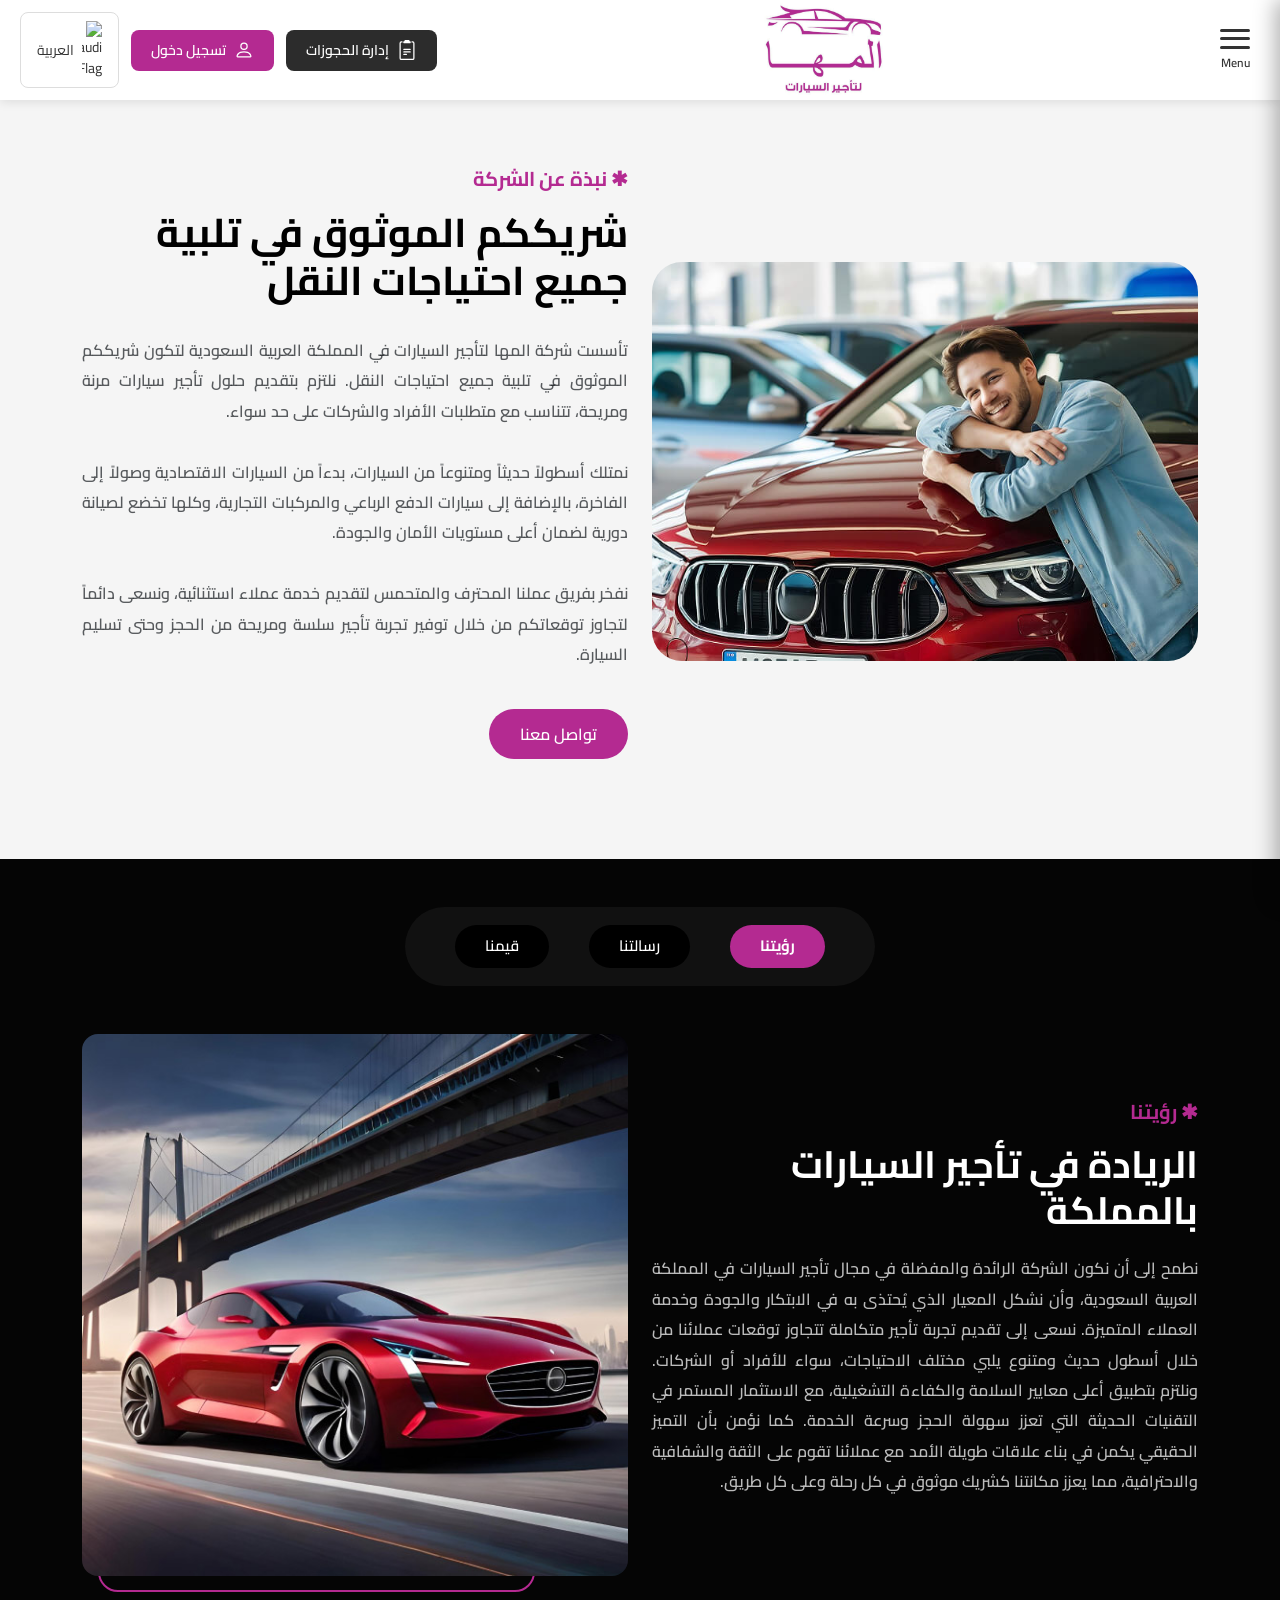
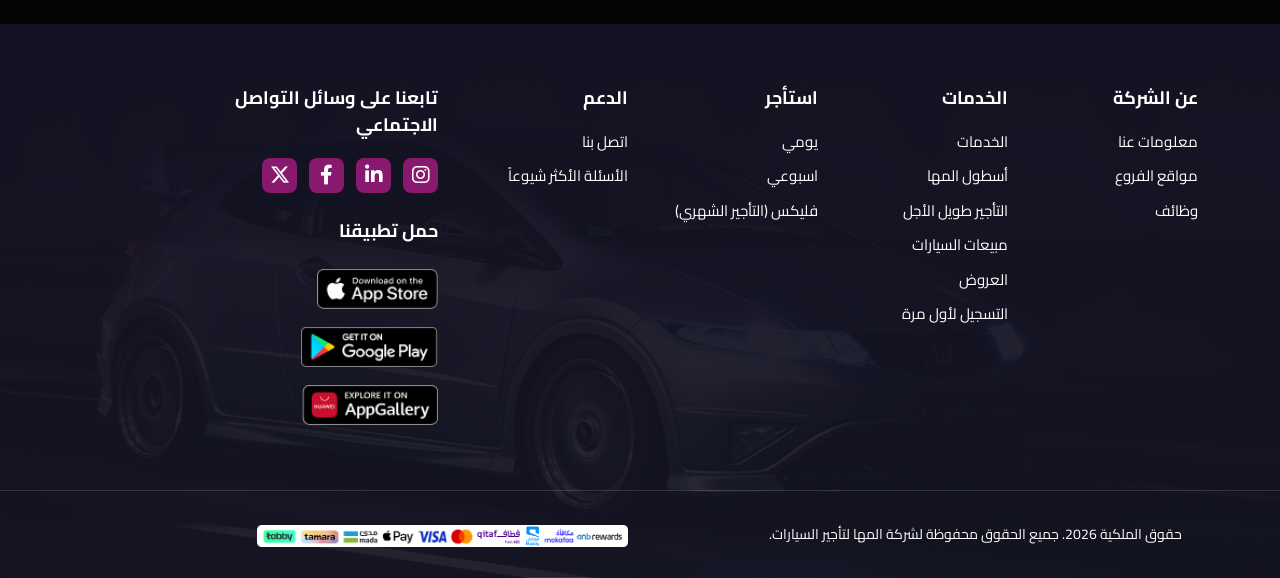
==== about-us.html @ 7f806b3a "first commit" ====
<!DOCTYPE html>
<html lang="ar" dir="rtl">

<head>
    <meta charset="UTF-8">
    <meta name="viewport" content="width=device-width, initial-scale=1.0">
    <title>Document</title>
    <link rel="stylesheet" href="css/all.min.css">
    <link rel="stylesheet" href="css/bootstrap.min.css">
    <link rel="stylesheet" href="https://cdn.jsdelivr.net/npm/swiper@11/swiper-bundle.min.css" />
    <link rel="stylesheet" href="https://cdn.jsdelivr.net/npm/flatpickr/dist/flatpickr.min.css">
    <link rel="stylesheet" href="css/main.css">
    <link rel="preconnect" href="https://fonts.googleapis.com">
    <link rel="preconnect" href="https://fonts.gstatic.com" crossorigin>
    <link href="https://fonts.googleapis.com/css2?family=Cairo:wght@200..1000&display=swap" rel="stylesheet">
</head>

<body>

   <header class="main-header">
        <div class="container-fluid">
            <div class="header-content">
                <div class="header-right">
                    <button class="menu-toggle" id="menuToggle">
                        <div class="hamburger">
                            <span></span>
                            <span></span>
                            <span></span>
                        </div>
                        <span class="menu-text">Menu</span>
                    </button>
                </div>
                <div class="header-center">
                    <div class="logo">
                        <img src="images/logo-1.jpg" class="img-fluid" alt="">
                    </div>
                </div>
                <div class="header-left pb-3 pb-lg-0">
                    <a class="btn-booking text-decoration-none" href="index.html#manageReserve">
                        <svg xmlns="http://www.w3.org/2000/svg" width="20" height="20" fill="currentColor"
                            viewBox="0 0 16 16">
                            <path
                                d="M5.5 7a.5.5 0 0 0 0 1h5a.5.5 0 0 0 0-1h-5zM5 9.5a.5.5 0 0 1 .5-.5h5a.5.5 0 0 1 0 1h-5a.5.5 0 0 1-.5-.5zm0 2a.5.5 0 0 1 .5-.5h2a.5.5 0 0 1 0 1h-2a.5.5 0 0 1-.5-.5z" />
                            <path
                                d="M9.5 0a.5.5 0 0 1 .5.5.5.5 0 0 0 .5.5.5.5 0 0 1 .5.5V2a.5.5 0 0 1-.5.5h-5A.5.5 0 0 1 5 2v-.5a.5.5 0 0 1 .5-.5.5.5 0 0 0 .5-.5.5.5 0 0 1 .5-.5h3z" />
                            <path
                                d="M3 2.5a.5.5 0 0 1 .5-.5H4a.5.5 0 0 0 0-1h-.5A1.5 1.5 0 0 0 2 2.5v12A1.5 1.5 0 0 0 3.5 16h9a1.5 1.5 0 0 0 1.5-1.5v-12A1.5 1.5 0 0 0 12.5 1H12a.5.5 0 0 0 0 1h.5a.5.5 0 0 1 .5.5v12a.5.5 0 0 1-.5.5h-9a.5.5 0 0 1-.5-.5v-12z" />
                        </svg>
                       <span> إدارة الحجوزات</span>
                    </a>
                    <a class="btn-login text-decoration-none" href="login.html">
                        <svg xmlns="http://www.w3.org/2000/svg" width="20" height="20" fill="currentColor"
                            viewBox="0 0 16 16">
                            <path
                                d="M8 8a3 3 0 1 0 0-6 3 3 0 0 0 0 6zm2-3a2 2 0 1 1-4 0 2 2 0 0 1 4 0zm4 8c0 1-1 1-1 1H3s-1 0-1-1 1-4 6-4 6 3 6 4zm-1-.004c-.001-.246-.154-.986-.832-1.664C11.516 10.68 10.289 10 8 10c-2.29 0-3.516.68-4.168 1.332-.678.678-.83 1.418-.832 1.664h10z" />
                        </svg>
                      <span>  تسجيل دخول</span>
                    </a>
                    <button class="btn-lang">
                        <img src="https://flagcdn.com/w40/sa.png" alt="Saudi Flag" width="20">
                        <span>العربية</span>
                    </button>
                </div>
            </div>
        </div>
    </header>
    <div class="sidebar-overlay" id="sidebarOverlay"></div>
    <div class="sidebar-menu" id="sidebarMenu">
        <button class="sidebar-close" id="sidebarClose">
            <svg xmlns="http://www.w3.org/2000/svg" width="30" height="30" fill="currentColor" viewBox="0 0 16 16">
                <path
                    d="M2.146 2.854a.5.5 0 1 1 .708-.708L8 7.293l5.146-5.147a.5.5 0 0 1 .708.708L8.707 8l5.147 5.146a.5.5 0 0 1-.708.708L8 8.707l-5.146 5.147a.5.5 0 0 1-.708-.708L7.293 8 2.146 2.854Z" />
            </svg>
        </button>

        <nav class="sidebar-nav">
            <a href="login.html" class="nav-item nav-item-orange">
                <svg xmlns="http://www.w3.org/2000/svg" width="24" height="24" fill="currentColor" viewBox="0 0 16 16">
                    <path
                        d="M8 8a3 3 0 1 0 0-6 3 3 0 0 0 0 6zm2-3a2 2 0 1 1-4 0 2 2 0 0 1 4 0zm4 8c0 1-1 1-1 1H3s-1 0-1-1 1-4 6-4 6 3 6 4zm-1-.004c-.001-.246-.154-.986-.832-1.664C11.516 10.68 10.289 10 8 10c-2.29 0-3.516.68-4.168 1.332-.678.678-.83 1.418-.832 1.664h10z" />
                </svg>
                <span>تسجيل دخول</span>
            </a>

            <a href="index.html" class="nav-item">
                <svg xmlns="http://www.w3.org/2000/svg" width="24" height="24" fill="currentColor" viewBox="0 0 16 16">
                    <path
                        d="M8.707 1.5a1 1 0 0 0-1.414 0L.646 8.146a.5.5 0 0 0 .708.708L2 8.207V13.5A1.5 1.5 0 0 0 3.5 15h9a1.5 1.5 0 0 0 1.5-1.5V8.207l.646.647a.5.5 0 0 0 .708-.708L13 5.793V2.5a.5.5 0 0 0-.5-.5h-1a.5.5 0 0 0-.5.5v1.293L8.707 1.5ZM13 7.207V13.5a.5.5 0 0 1-.5.5h-9a.5.5 0 0 1-.5-.5V7.207l5-5 5 5Z" />
                </svg>
                <span>الصفحة الرئيسية</span>
            </a>

            <a href="car-booking.html" class="nav-item">
                <svg xmlns="http://www.w3.org/2000/svg" width="24" height="24" fill="currentColor" viewBox="0 0 16 16">
                    <path
                        d="M0 3.5A.5.5 0 0 1 .5 3H1c.325 0 .617.097.85.268C2.08 3.097 2.372 3 2.697 3H15a1 1 0 0 1 1 1v7a1 1 0 0 1-1 1h-1.5c-.18 0-.356-.021-.518-.06l-1.96.392A.5.5 0 0 1 11 12h-.5a3.5 3.5 0 1 1-7 0H.5a.5.5 0 0 1-.5-.5v-8zm3 9a2.5 2.5 0 0 0 5 0H3z" />
                </svg>
                <span>إحجز السيارة</span>
            </a>

            <a href="car-selling.html" class="nav-item">
                <svg xmlns="http://www.w3.org/2000/svg" width="24" height="24" fill="currentColor" viewBox="0 0 16 16">
                    <path
                        d="M8 16a2 2 0 0 0 2-2H6a2 2 0 0 0 2 2zM8 1.918l-.797.161A4.002 4.002 0 0 0 4 6c0 .628-.134 2.197-.459 3.742-.16.767-.376 1.566-.663 2.258h10.244c-.287-.692-.502-1.49-.663-2.258C12.134 8.197 12 6.628 12 6a4.002 4.002 0 0 0-3.203-3.92L8 1.917zM14.22 12c.223.447.481.801.78 1H1c.299-.199.557-.553.78-1C2.68 10.2 3 6.88 3 6c0-2.42 1.72-4.44 4.005-4.901a1 1 0 1 1 1.99 0A5.002 5.002 0 0 1 13 6c0 .88.32 4.2 1.22 6z" />
                </svg>
                <span>مبيعات السيارة</span>
            </a>

            <a href="fleet.html" class="nav-item">
                <svg xmlns="http://www.w3.org/2000/svg" width="24" height="24" fill="currentColor" viewBox="0 0 16 16">
                    <path
                        d="M1 2.5A1.5 1.5 0 0 1 2.5 1h3A1.5 1.5 0 0 1 7 2.5v3A1.5 1.5 0 0 1 5.5 7h-3A1.5 1.5 0 0 1 1 5.5v-3zM2.5 2a.5.5 0 0 0-.5.5v3a.5.5 0 0 0 .5.5h3a.5.5 0 0 0 .5-.5v-3a.5.5 0 0 0-.5-.5h-3zm6.5.5A1.5 1.5 0 0 1 10.5 1h3A1.5 1.5 0 0 1 15 2.5v3A1.5 1.5 0 0 1 13.5 7h-3A1.5 1.5 0 0 1 9 5.5v-3zm1.5-.5a.5.5 0 0 0-.5.5v3a.5.5 0 0 0 .5.5h3a.5.5 0 0 0 .5-.5v-3a.5.5 0 0 0-.5-.5h-3zM1 10.5A1.5 1.5 0 0 1 2.5 9h3A1.5 1.5 0 0 1 7 10.5v3A1.5 1.5 0 0 1 5.5 15h-3A1.5 1.5 0 0 1 1 13.5v-3zm1.5-.5a.5.5 0 0 0-.5.5v3a.5.5 0 0 0 .5.5h3a.5.5 0 0 0 .5-.5v-3a.5.5 0 0 0-.5-.5h-3zm6.5.5A1.5 1.5 0 0 1 10.5 9h3a1.5 1.5 0 0 1 1.5 1.5v3a1.5 1.5 0 0 1-1.5 1.5h-3A1.5 1.5 0 0 1 9 13.5v-3zm1.5-.5a.5.5 0 0 0-.5.5v3a.5.5 0 0 0 .5.5h3a.5.5 0 0 0 .5-.5v-3a.5.5 0 0 0-.5-.5h-3z" />
                </svg>
                <span>أسطول المها</span>
            </a>

            <a href="our-locations.html" class="nav-item">
                <svg xmlns="http://www.w3.org/2000/svg" width="24" height="24" fill="currentColor" viewBox="0 0 16 16">
                    <path d="M8 16s6-5.686 6-10A6 6 0 0 0 2 6c0 4.314 6 10 6 10zm0-7a3 3 0 1 1 0-6 3 3 0 0 1 0 6z" />
                </svg>
                <span>مواقع الفروع</span>
            </a>


            <a href="services.html" class="nav-item">
                <svg xmlns="http://www.w3.org/2000/svg" width="24" height="24" fill="currentColor" viewBox="0 0 16 16">
                    <path
                        d="M8 4.754a3.246 3.246 0 1 0 0 6.492 3.246 3.246 0 0 0 0-6.492zM5.754 8a2.246 2.246 0 1 1 4.492 0 2.246 2.246 0 0 1-4.492 0z" />
                    <path
                        d="M9.796 1.343c-.527-1.79-3.065-1.79-3.592 0l-.094.319a.873.873 0 0 1-1.255.52l-.292-.16c-1.64-.892-3.433.902-2.54 2.541l.159.292a.873.873 0 0 1-.52 1.255l-.319.094c-1.79.527-1.79 3.065 0 3.592l.319.094a.873.873 0 0 1 .52 1.255l-.16.292c-.892 1.64.901 3.434 2.541 2.54l.292-.159a.873.873 0 0 1 1.255.52l.094.319c.527 1.79 3.065 1.79 3.592 0l.094-.319a.873.873 0 0 1 1.255-.52l.292.16c1.64.893 3.434-.902 2.54-2.541l-.159-.292a.873.873 0 0 1 .52-1.255l.319-.094c1.79-.527 1.79-3.065 0-3.592l-.319-.094a.873.873 0 0 1-.52-1.255l.16-.292c.893-1.64-.902-3.433-2.541-2.54l-.292.159a.873.873 0 0 1-1.255-.52l-.094-.319z" />
                </svg>
                <span>الخدمات</span>
            </a>

            <a href="offers.html" class="nav-item">
                <svg xmlns="http://www.w3.org/2000/svg" width="24" height="24" fill="currentColor" viewBox="0 0 16 16">
                    <path
                        d="M14 3a1 1 0 0 1 1 1v8a1 1 0 0 1-1 1H2a1 1 0 0 1-1-1V4a1 1 0 0 1 1-1h12zM2 2a2 2 0 0 0-2 2v8a2 2 0 0 0 2 2h12a2 2 0 0 0 2-2V4a2 2 0 0 0-2-2H2z" />
                    <path
                        d="M5.5 7a1.5 1.5 0 1 0 0-3 1.5 1.5 0 0 0 0 3zm0-2a.5.5 0 1 1 0 1 .5.5 0 0 1 0-1zM1.5 2A1.5 1.5 0 0 0 0 3.5v9A1.5 1.5 0 0 0 1.5 14h13a1.5 1.5 0 0 0 1.5-1.5v-9A1.5 1.5 0 0 0 14.5 2h-13zm13 1a.5.5 0 0 1 .5.5v9a.5.5 0 0 1-.5.5h-13a.5.5 0 0 1-.5-.5v-9a.5.5 0 0 1 .5-.5h13z" />
                </svg>
                <span>العروض</span>
            </a>

            <a href="jobs.html" class="nav-item">
                <svg xmlns="http://www.w3.org/2000/svg" width="24" height="24" fill="currentColor" viewBox="0 0 16 16">
                    <path d="M7 14s-1 0-1-1 1-4 5-4 5 3 5 4-1 1-1 1H7zm4-6a3 3 0 1 0 0-6 3 3 0 0 0 0 6z" />
                    <path fill-rule="evenodd"
                        d="M5.216 14A2.238 2.238 0 0 1 5 13c0-1.355.68-2.75 1.936-3.72A6.325 6.325 0 0 0 5 9c-4 0-5 3-5 4s1 1 1 1h4.216z" />
                    <path d="M4.5 8a2.5 2.5 0 1 0 0-5 2.5 2.5 0 0 0 0 5z" />
                </svg>
                <span>وظائف</span>
            </a>

            <a href="about-us.html" class="nav-item">
                <svg xmlns="http://www.w3.org/2000/svg" width="24" height="24" fill="currentColor" viewBox="0 0 16 16">
                    <path d="M8 15A7 7 0 1 1 8 1a7 7 0 0 1 0 14zm0 1A8 8 0 1 0 8 0a8 8 0 0 0 0 16z" />
                    <path
                        d="m8.93 6.588-2.29.287-.082.38.45.083c.294.07.352.176.288.469l-.738 3.468c-.194.897.105 1.319.808 1.319.545 0 1.178-.252 1.465-.598l.088-.416c-.2.176-.492.246-.686.246-.275 0-.375-.193-.304-.533L8.93 6.588zM9 4.5a1 1 0 1 1-2 0 1 1 0 0 1 2 0z" />
                </svg>
                <span>معلومات عنا</span>
            </a>

            <a href="contact-us.html" class="nav-item">
                <svg xmlns="http://www.w3.org/2000/svg" width="24" height="24" fill="currentColor" viewBox="0 0 16 16">
                    <path
                        d="M3.654 1.328a.678.678 0 0 0-1.015-.063L1.605 2.3c-.483.484-.661 1.169-.45 1.77a17.568 17.568 0 0 0 4.168 6.608 17.569 17.569 0 0 0 6.608 4.168c.601.211 1.286.033 1.77-.45l1.034-1.034a.678.678 0 0 0-.063-1.015l-2.307-1.794a.678.678 0 0 0-.58-.122l-2.19.547a1.745 1.745 0 0 1-1.657-.459L5.482 8.062a1.745 1.745 0 0 1-.46-1.657l.548-2.19a.678.678 0 0 0-.122-.58L3.654 1.328zM1.884.511a1.745 1.745 0 0 1 2.612.163L6.29 2.98c.329.423.445.974.315 1.494l-.547 2.19a.678.678 0 0 0 .178.643l2.457 2.457a.678.678 0 0 0 .644.178l2.189-.547a1.745 1.745 0 0 1 1.494.315l2.306 1.794c.829.645.905 1.87.163 2.611l-1.034 1.034c-.74.74-1.846 1.065-2.877.702a18.634 18.634 0 0 1-7.01-4.42 18.634 18.634 0 0 1-4.42-7.009c-.362-1.03-.037-2.137.703-2.877L1.885.511z" />
                </svg>
                <span>إتصل بنا</span>
            </a>

            <a href="faq.html" class="nav-item">
                <svg xmlns="http://www.w3.org/2000/svg" width="24" height="24" fill="currentColor" viewBox="0 0 16 16">
                    <path
                        d="M5.255 5.786a.237.237 0 0 0 .241.247h.825c.138 0 .248-.113.266-.25.09-.656.54-1.134 1.342-1.134.686 0 1.314.343 1.314 1.168 0 .635-.374.927-.965 1.371-.673.489-1.206 1.06-1.168 1.987l.003.217a.25.25 0 0 0 .25.246h.811a.25.25 0 0 0 .25-.25v-.105c0-.718.273-.927 1.01-1.486.609-.463 1.244-.977 1.244-2.056 0-1.511-1.276-2.241-2.673-2.241-1.267 0-2.655.59-2.75 2.286zm1.557 5.763c0 .533.425.927 1.01.927.609 0 1.028-.394 1.028-.927 0-.552-.42-.94-1.029-.94-.584 0-1.009.388-1.009.94z" />
                </svg>
                <span>الأسئلة الأكثر شيوعاً</span>
            </a>
        </nav>
    </div>
    <main>
        <section class="about-section">
            <div class="container pt-5">
                <div class="row g-4 align-items-center pt-3">
                    <div class="col-lg-6">
                        <div class="small-circle rounded-3">
                            <img src="images/about-us.jpg" class="img-fluid" alt="">
                        </div>
                    </div>
                    <div class="col-lg-6 text-white">
                        <p class="section-subtitle">✱ نبذة عن الشركة</p>
                        <h2 class="section-title">
                            شريككم الموثوق في تلبية جميع احتياجات النقل
                        </h2>
                        <p class="section-text text-muted">
                            تأسست شركة المها لتأجير السيارات في المملكة العربية السعودية لتكون
                            شريككم الموثوق في تلبية جميع احتياجات النقل. نلتزم بتقديم حلول تأجير
                            سيارات مرنة ومريحة، تتناسب مع متطلبات الأفراد والشركات على حد سواء.
                            <br><br>
                            نمتلك أسطولاً حديثاً ومتنوعاً من السيارات، بدءاً من السيارات الاقتصادية
                            وصولاً إلى الفاخرة، بالإضافة إلى سيارات الدفع الرباعي والمركبات التجارية،
                            وكلها تخضع لصيانة دورية لضمان أعلى مستويات الأمان والجودة.
                            <br><br>
                            نفخر بفريق عملنا المحترف والمتحمس لتقديم خدمة عملاء استثنائية،
                            ونسعى دائماً لتجاوز توقعاتكم من خلال توفير تجربة تأجير سلسة ومريحة
                            من الحجز وحتى تسليم السيارة.
                        </p>

                        <a href="contact-us.html" class="btn about-btn mt-4">
                            تواصل معنا
                        </a>

                    </div>

                </div>
            </div>
        </section>
        <section class="vision-section py-5">
            <div class="container">
                <ul class="nav nav-pills justify-content-center vision-tabs mb-5" id="visionTab" role="tablist">

                    <li class="nav-item">
                        <button class="nav-link active" data-bs-toggle="pill" data-bs-target="#vision" type="button">
                            رؤيتنا
                        </button>
                    </li>

                    <li class="nav-item">
                        <button class="nav-link" data-bs-toggle="pill" data-bs-target="#mission" type="button">
                            رسالتنا
                        </button>
                    </li>

                    <li class="nav-item">
                        <button class="nav-link" data-bs-toggle="pill" data-bs-target="#values" type="button">
                            قيمنا
                        </button>
                    </li>

                </ul>
                <div class="tab-content">

                    <div class="tab-pane fade show active" id="vision">
                        <div class="row g-4 align-items-center justify-content-center">

                            <div class="col-lg-6 text-white mb-4 mb-lg-0">
                                <p class="section-subtitle">✱ رؤيتنا</p>

                                <h2 class="section-title">
                                    الريادة في تأجير السيارات بالمملكة
                                </h2>

                                <p class="section-text">
                                    نطمح إلى أن نكون الشركة الرائدة والمفضلة في مجال تأجير السيارات
                                    في المملكة العربية السعودية، وأن نشكل المعيار الذي يُحتذى به في الابتكار والجودة
                                    وخدمة العملاء المتميزة. نسعى إلى تقديم تجربة تأجير متكاملة تتجاوز توقعات عملائنا من
                                    خلال أسطول حديث ومتنوع يلبي مختلف الاحتياجات، سواء للأفراد أو الشركات. ونلتزم بتطبيق
                                    أعلى معايير السلامة والكفاءة التشغيلية، مع الاستثمار المستمر في التقنيات الحديثة
                                    التي تعزز سهولة الحجز وسرعة الخدمة. كما نؤمن بأن التميز الحقيقي يكمن في بناء علاقات
                                    طويلة الأمد مع عملائنا تقوم على الثقة والشفافية والاحترافية، مما يعزز مكانتنا كشريك
                                    موثوق في كل رحلة وعلى كل طريق.
                                </p>
                            </div>
                            <div class="col-lg-6">
                                <div class="d-flex justify-content-center image">
                                    <img src="images/our-vision.jpg" class="img-fluid rounded-4" alt="vision">
                                </div>
                            </div>
                        </div>
                    </div>
                    <div class="tab-pane fade" id="mission">
                        <div class="row g-4 align-items-center">

                            <div class="col-lg-6 text-white mb-4 mb-lg-0">
                                <p class="section-subtitle">✱ رسالتنا</p>

                                <h2 class="section-title">
                                    تقديم حلول تأجير متكاملة وموثوقة
                                </h2>

                                <p class="section-text">
                                    نلتزم بتوفير حلول تأجير سيارات متكاملة وموثوقة تلبي تطلعات عملائنا وتتجاوز توقعاتهم
                                    في كل مرحلة من مراحل الخدمة. ونسعى إلى تقديم أسطول متنوع وحديث يضم أحدث الطرازات
                                    التي تناسب مختلف الاحتياجات، سواء للاستخدام اليومي أو الرحلات العائلية أو متطلبات
                                    الأعمال. كما نحرص على تقديم خدمة عملاء استثنائية تقوم على السرعة والاحترافية
                                    والاهتمام بأدق التفاصيل، لضمان تجربة تأجير سلسة ومريحة. ونوفر خدماتنا بأسعار تنافسية
                                    مدروسة تعكس قيمة حقيقية مقابل ما نقدمه من جودة، مع التزامنا الكامل بأعلى معايير
                                    السلامة والصيانة الدورية، وتعزيز دورنا في المسؤولية المجتمعية من خلال ممارسات
                                    مستدامة تسهم في خدمة المجتمع ودعم التنمية.
                                </p>
                            </div>

                            <div class="col-lg-6">
                                <div class="d-flex justify-content-center image">
                                    <img src="images/our-mission.jpg" class="img-fluid rounded-4" alt="vision">
                                </div>
                            </div>

                        </div>
                    </div>
                    <div class="tab-pane fade" id="values">
                        <div class="row g-4 align-items-center">

                            <div class="col-lg-6 text-white mb-4 mb-lg-0">
                                <p class="section-subtitle">✱ قيمنا</p>

                                <h2 class="section-title mb-5">
                                    المبادئ التي نؤمن بها
                                </h2>

                                <ul class="values-list">
                                    <li>التميز في الخدمة</li>
                                    <li>الموثوقية والشفافية</li>
                                    <li>العميل أولاً</li>
                                    <li> الابتكار والتطوير</li>
                                    <li>الاحترافية والمسؤولية</li>
                                    <li>روح الفريق</li>
                                </ul>
                            </div>

                            <div class="col-lg-6">
                                <div class="d-flex justify-content-center image">
                                    <img src="images/our-value.jpg" class="img-fluid rounded-4" alt="vision">
                                </div>
                            </div>

                        </div>
                    </div>

                </div>
            </div>
        </section>
    </main>
 <footer>
        <div class="footer-top">
            <div class="container">
                <div class="row g-4 text-end">

                    <div class="col-md-2">
                        <div class="footer-title">عن الشركة</div>
                        <a href="about-us.html" class="footer-link">معلومات عنا</a>
                        <a href="our-locations.html" class="footer-link">مواقع الفروع</a>
                        <a href="jobs.html" class="footer-link">وظائف</a>
                    </div>

                    <div class="col-md-2">
                        <div class="footer-title">الخدمات</div>
                        <a href="services.html" class="footer-link">الخدمات</a>
                        <a href="fleet.html" class="footer-link">أسطول المها</a>
                        <a href="car-booking.html" class="footer-link">التأجير طويل الأجل</a>
                        <a href="car-selling.html" class="footer-link">مبيعات السيارات</a>
                        <a href="offers.html" class="footer-link">العروض</a>
                        <a href="sign-up.html" class="footer-link">التسجيل لأول مرة</a>
                    </div>
                    <div class="col-md-2">
                        <div class="footer-title">استأجر</div>
                        <a href="car-booking.html" class="footer-link">يومي</a>
                        <a href="car-booking.html" class="footer-link">اسبوعي</a>
                        <a href="car-booking.html" class="footer-link">فليكس (التأجير الشهري)</a>
                    </div>

                    <div class="col-md-2">
                        <div class="footer-title">الدعم</div>
                        <a href="contact-us.html" class="footer-link">اتصل بنا</a>
                        <a href="faq.html" class="footer-link">الأسئلة الأكثر شيوعاً</a>
                    </div>
                    <div class="col-md-3">
                        <div class="footer-title">تابعنا على وسائل التواصل الاجتماعي</div>

                        <div class="social-icons mb-3">
                            <a href="#"><i class="fab fa-instagram"></i></a>
                            <a href="#"><i class="fab fa-linkedin-in"></i></a>
                            <a href="#"><i class="fab fa-facebook-f"></i></a>
                            <a href="#"><i class="fab fa-x-twitter"></i></a>
                        </div>

                        <div class="footer-title mt-4">حمل تطبيقنا</div>

                        <div class="store-btn d-flex flex-wrap gap-2">
                            <img src="images/applestore.png">
                            <img src="images/google.png">
                            <img src="images/huawei.png">
                        </div>
                    </div>
                </div>
            </div>
        </div>

        <div class="footer-bottom">
            <div class="container">
                <div class="row align-items-center p-3">
                    <div class="col-md-6 text-end copyright">
                        حقوق الملكية 2026. جميع الحقوق محفوظة لشركة المها لتأجير السيارات.
                    </div>
                    <div class="col-md-6 justify-content-between payment-logos">
                        <img src="images/footer-logos.png">

                    </div>


                </div>
            </div>
        </div>

    </footer>
    <script src="js/bootstrap.bundle.min.js"></script>
    <script src="https://cdn.jsdelivr.net/npm/swiper@11/swiper-bundle.min.js"></script>
    <script src="https://cdn.jsdelivr.net/npm/flatpickr"></script>
    <script src="js/main.js"></script>
</body>

</html>
---- css/main.css ----
* {
  margin: 0;
  padding: 0;
  box-sizing: border-box;
}

body {
  font-family: "Cairo", sans-serif;
  background-color: #f5f5f5;
  overflow-x: hidden;
}

section {
  padding: 100px 0px !important;
}

.main-header {
  background-color: #fff;
  box-shadow: 0 2px 10px rgba(0, 0, 0, 0.1);
  position: fixed;
  top: 0;
  right: 0;
  left: 0;
  z-index: 1000;
  padding: 0;
}

.container-fluid {
  max-width: 1400px;
  margin: 0 auto;
  padding: 0 20px;
}

.header-content {
  display: flex;
  justify-content: space-between;
  align-items: center;
  gap: 20px;
  flex-wrap: wrap;
}

.header-left {
  display: flex;
  align-items: center;
  gap: 12px;
}

.btn-lang {
  display: flex;
  align-items: center;
  gap: 8px;
  padding: 8px 16px;
  background-color: #fff;
  border: 1px solid #ddd;
  border-radius: 8px;
  cursor: pointer;
  font-size: 14px;
  color: #333;
  transition: all 0.3s ease;
}

.btn-lang:hover {
  background-color: #f8f8f8;
  border-color: #ccc;
}

.btn-lang img {
  border-radius: 3px;
}

.btn-login {
  display: flex;
  align-items: center;
  gap: 8px;
  padding: 10px 20px;
  background-color: #b42a91;
  border: none;
  border-radius: 8px;
  color: white;
  font-weight: 600;
  font-size: 14px;
  cursor: pointer;
  transition: all 0.3s ease;
}

.btn-login:hover {
  background-color: rgb(180, 42, 145);
  transform: translateY(-2px);
  box-shadow: 0 4px 12px rgba(180, 42, 145, 0.3);
}

.btn-booking {
  display: flex;
  align-items: center;
  gap: 8px;
  padding: 10px 20px;
  background-color: #2c2c2c;
  border: none;
  border-radius: 8px;
  color: white;
  font-weight: 600;
  font-size: 14px;
  cursor: pointer;
  transition: all 0.3s ease;
}

.btn-booking:hover {
  transform: translateY(-2px);
  box-shadow: 0 4px 12px rgba(102, 102, 102, 0.3);
}

.header-center {
  flex: 1;
  display: flex;
  justify-content: center;
}

.logo {
  height: 100px;
}

.logo img {
  height: 100%;
}


.header-right {
  display: flex;
  align-items: center;
}

.menu-toggle {
  display: flex;
  flex-direction: column;
  align-items: center;
  gap: 5px;
  background: none;
  border: none;
  cursor: pointer;
  padding: 10px;
  transition: all 0.3s ease;
}

.menu-toggle:hover .hamburger span {
  background-color: #b42a91;
}

.hamburger {
  width: 30px;
  height: 20px;
  display: flex;
  flex-direction: column;
  justify-content: space-between;
}

.hamburger span {
  width: 100%;
  height: 3px;
  background-color: #333;
  border-radius: 2px;
  transition: all 0.3s ease;
}

.menu-text {
  font-size: 12px;
  color: #333;
  font-weight: 600;
}

.sidebar-overlay {
  position: fixed;
  top: 0;
  left: 0;
  bottom: 0;
  width: 100%;
  height: 100%;
  background-color: rgba(0, 0, 0, 0.5);
  opacity: 0;
  visibility: hidden;
  transition: all 0.3s ease;
  z-index: 1999;
}

.sidebar-overlay.active {
  opacity: 1;
  visibility: visible;
}

.sidebar-menu {
  position: fixed;
  top: 0;
  right: 0;
  width: 350px;
  max-width: 100%;
  height: 100vh;
  background-color: #2d2d2d;
  box-shadow: -5px 0 20px rgba(0, 0, 0, 0.3);
  transform: translateX(100%);
  transition: transform 0.4s ease;
  z-index: 2000;
  overflow-y: auto;
  padding: 20px 0;
}

.sidebar-menu.active {
  transform: translateX(0);
}

@media (max-width: 576px) {
  .sidebar-menu {
    width: 100%;
  }
}

@media (min-width: 577px) and (max-width: 991px) {
  .sidebar-menu {
    width: 280px;
  }
}

.sidebar-close {
  position: absolute;
  top: 20px;
  left: 20px;
  background: none;
  border: none;
  color: #b42a91;
  cursor: pointer;
  padding: 5px;
  transition: all 0.3s ease;
  z-index: 10;
}

.sidebar-close:hover {
  transform: rotate(90deg);
}

.sidebar-nav {
  display: flex;
  flex-direction: column;
  margin-top: 60px;
  padding: 0 20px;
}



.nav-item {
  display: flex;
  align-items: center;
  gap: 15px;
  padding: 18px 20px;
  color: #fff;
  text-decoration: none;
  font-size: 15px;
  font-weight: 500;
  border-bottom: 1px solid rgba(255, 255, 255, 0.1);
  transition: all 0.3s ease;
}

.nav-item:hover {
  background-color: rgba(180, 42, 145, 0.1);
  padding-right: 30px;
  color: #b42a91;
}

.nav-item svg {
  flex-shrink: 0;
  transition: all 0.3s ease;
}

.nav-item:hover svg {
  transform: scale(1.1);
}

.nav-item-orange {
  color: #b42a91;
  background-color: rgba(180, 42, 145, 0.1);
}

.nav-item-orange svg {
  color: #b42a91;
}

.nav-item-orange:hover {
  background-color: rgba(180, 42, 145, 0.2);
}

@media (max-width: 768px) {
  .header-left {
    gap: 8px;
  }

  .btn-lang span,
  .btn-login,
  .btn-booking {
    font-size: 12px;
    padding: 8px 12px;
  }

  .logo-text {
    font-size: 24px;
  }

  .logo-subtitle {
    font-size: 14px;
  }

  .logo-tagline {
    font-size: 9px;
  }


}

@media (max-width: 480px) {
  .btn-lang span {
    display: none;
  }

  .btn-login span,
  .btn-booking span {
    display: none;
  }

  .header-left {
    gap: 5px;
  }
}


.hero-header {
  height: 100vh;
  position: relative;
  z-index: 1;
}

.headerSwiper,
.headerSwiper .swiper-slide {
  height: 100%;
  padding-top: 30px;
}

.slide-bg {
  position: absolute;
  inset: 0;
  background-size: cover;
  background-position: center;
  z-index: -1;
}

.slide-bg::before {
  content: "";
  position: absolute;
  inset: 0;
  background: rgba(0, 0, 0, 0.6);
  z-index: 0;
}

.hero-content {
  text-align: center;
}





@media (max-width: 768px) {
  .header-content {
    flex-wrap: wrap;
  }

  .header-left {
    order: 3;
    justify-content: center;
    width: 100%;
  }

  .header-center {
    order: 2;
    width: 50%;
    justify-content: center;
  }

  .header-right {
    order: 1;
    justify-content: center;
    width: 50%;
  }

  .logo {
    height: 70px;
  }
}

.heading-title {
  font-size: 22px;
  font-weight: 800;
  line-height: 1.2em;
  background-color: #b42a91 !important;
  position: relative;
  display: inline-block;
  padding: 5px 30px;
  padding-right: 50px;
  border-radius: 20px;
  margin-bottom: 12px;
}

.heading-title::before {
  content: '';
  position: absolute;
  top: 0%;
  right: 1.5%;
  background: url(../images/car-icon.png) no-repeat;
  background-position: left center;
  background-size: cover;
  width: 40px;
  height: 40px;
  z-index: 1;
}

.swiper-slide h1 {
  text-shadow: 2px 2px 8px rgba(0, 0, 0, 0.6);
  margin-bottom: 22px;
}


.hero-content p {
  max-width: 800px;
  font-weight: 500;
}

.btn-main {
  border-radius: 6px;
  padding: 10px 15px 10px 15px;
  background-color: #b42a91;
  color: white;
  font-weight: 700;
  transition: all 0.5s ease-in-out;
}

.btn-main:hover {
  background-color: #b42a91;
  color: white;
  transform: translateY(-7px);
}

.btn-second {
  padding: 10px 15px 10px 15px;
  background-color: white;
  color: #b42a91;
  font-weight: 700;
  transition: all 0.5s ease-in-out;
}

.btn-second:hover {
  background-color: white;
  color: #b42a91;
  transform: translateY(-7px);
}

::-webkit-scrollbar {
  width: 8px;
}

::-webkit-scrollbar-track {
  background: #3f1a36;
}

::-webkit-scrollbar-thumb {
  background: #b42a91;
  border-radius: 10px;
}

.booking-content {
  background: #fff;
  border-radius: 20px;
  padding: 50px 60px;
  box-shadow: 0 10px 20px rgba(0, 0, 0, 0.5);
  margin-top: -208px;
  position: relative;
  z-index: 1;
}


.tab-buttons {
  display: flex;
  gap: 10px;
  margin-bottom: 50px;
}

.tab-btn {
  background: #a3a3a3;
  color: #fff;
  border: none;
  padding: 15px 30px;
  border-radius: 50px;
  font-size: 15px;
  font-weight: 700;
  cursor: pointer;
  transition: all 0.3s ease;
  min-width: 150px;
}

.tab-btn:hover {
  background: #b42a91;
  color: #fff;

}

.bg-primary {
  background-color: #b42a91 !important;
}

.w-20 {
  width: 20px;
}

.h-px {
  height: 1px;
}

.h-20 {
  height: 20px;
}

.h-30 {
  height: 30px;
}

.w-px {
  width: 1px;
}

.tab-btn.active {
  background: #b42a91;
  color: #fff;
  font-weight: 700;
}

.booking-form {
  width: 100%;
}

.form-group {
  margin-bottom: 25px;
}

.form-group label {
  display: block;
  color: #000;
  font-size: 15px;
  margin-bottom: 10px;
  font-weight: 700;
}

.input-wrapper {
  position: relative;
  display: flex;
  align-items: center;
}

.input-wrapper i {
  position: absolute;
  left: 18px;
  color: #b42a91;
  font-size: 16px;
  z-index: 2;
}

.form-control,
textarea,
.form-select {
  width: 100%;
  padding: 16px 20px 12px 50px;
  border: none;
  border-radius: 12px;
  background: #dddddd;
  font-size: 15px;
  color: #666;
  transition: all 0.3s ease;
}

.form-control:focus {
  outline: none;
  box-shadow: 0 0 0 2px rgba(232, 109, 95, 0.3);
}

.form-control::placeholder,
.form-select {
  color: #b42a91;
}



.btn-next {
  width: 100%;
  background: linear-gradient(135deg, #b42a91 0%, #711a5c 100%);
  color: #fff;
  border: none;
  padding: 18px;
  border-radius: 50px;
  font-size: 20px;
  font-weight: 600;
  cursor: pointer;
  margin-top: 30px;
  transition: all 0.3s ease;
  box-shadow: 0 10px 30px rgba(232, 109, 95, 0.3);
}

.btn-next:hover {
  transform: translateY(-2px);
  box-shadow: 0 15px 40px rgba(232, 109, 95, 0.4);
}

.btn-next:active {
  transform: translateY(0);
}

.return-row {
  display: flex;
}

.location-wrapper {
  position: relative;
}

.location-dropdown {
  position: absolute;
  top: 100%;
  left: 0;
  right: 0;
  background: #fff;
  border-radius: 12px;
  margin-top: 5px;
  box-shadow: 0 10px 30px rgba(0, 0, 0, 0.3);
  z-index: 100;
  max-height: 300px;
  overflow-y: auto;
}

.location-item {
  padding: 14px 18px;
  color: #333;
  cursor: pointer;
  transition: all 0.2s ease;
  border-bottom: 1px solid #f0f0f0;
  display: flex;
  align-items: center;
  font-size: 14px;
}

.location-item:last-child {
  border-bottom: none;
}

.location-item:hover {
  background: #f5f5f5;
  padding-left: 25px;
}

.location-item::before {
  content: '';
  width: 4px;
  height: 4px;
  background: #b42a91;
  border-radius: 50%;
  margin-right: 12px;
  opacity: 0;
  transition: opacity 0.2s ease;
}

.location-item:hover::before {
  opacity: 1;
}

.flight-info-box {
  background: rgba(232, 109, 95, 0.15);
  border: 2px solid #b42a91;
  border-radius: 12px;
  padding: 20px;
  margin-bottom: 30px;
  animation: slideDown 0.3s ease;
}

@keyframes slideDown {
  from {
    opacity: 0;
    transform: translateY(-10px);
  }

  to {
    opacity: 1;
    transform: translateY(0);
  }
}

.flight-header {
  display: flex;
  align-items: center;
  color: #b42a91;
  font-size: 16px;
  font-weight: 600;
  margin-bottom: 15px;
}

.flight-header i {
  margin-right: 10px;
  font-size: 18px;
}

.flight-details {
  display: grid;
  grid-template-columns: repeat(auto-fit, minmax(150px, 1fr));
  gap: 15px;
}

.flight-item {
  display: flex;
  flex-direction: column;
}

.flight-item label {
  color: #888;
  font-size: 12px;
  margin-bottom: 8px;
  text-transform: uppercase;
  letter-spacing: 0.5px;
}

.flight-value {
  color: #fff;
  font-size: 18px;
  font-weight: 600;
}

.flatpickr-calendar {
  background: white;
  color: #2a2a2a;
  font-weight: 600;
}

.flatpickr-monthDropdown-months {
  background: #fff;
  color: #2a2a2a;
}

.flatpickr-months {
  background: #fff;
  color: #2a2a2a;
}

.flatpickr-prev-month,
.flatpickr-next-month {
  color: #b42a91;
}

.flatpickr-day {
  color: #2a2a2a;
}

.flatpickr-day.selected {
  background: #b42a91;
}

.flatpickr-day:hover {
  background: #b42a91;
}

.flatpickr-day.today {
  border-color: #b42a91;
}

@media (max-width: 768px) {
  .booking-content {
    padding: 30px 20px;
  }

  .tab-buttons {
    flex-wrap: wrap;
    gap: 10px;
  }

  .tab-btn {
    padding: 12px 30px;
    min-width: 120px;
    font-size: 14px;
  }

  .form-group label {
    font-size: 14px;
  }

  .form-control {
    padding: 14px 18px 14px 45px;
    font-size: 14px;
  }

  .input-wrapper i {
    left: 15px;
    font-size: 14px;
  }

  .btn-next {
    font-size: 18px;
    padding: 16px;
  }

  .flight-details {
    grid-template-columns: 1fr;
  }
}

@media (max-width: 576px) {
  .booking-content {
    padding: 20px 15px;
  }

  .tab-buttons {
    gap: 8px;
  }

  .tab-btn {
    padding: 10px 20px;
    min-width: 100px;
    font-size: 13px;
  }

  .flight-info-box {
    padding: 15px;
  }

  .flight-header {
    font-size: 14px;
  }

  .flight-value {
    font-size: 16px;
  }
}

.booking {
  background-color: #f2f2f2;
}


.mega-location-dropdown {
  position: absolute;
  top: 110%;
  left: 0;
  right: 0;
  background: #111;
  border-radius: 20px;
  box-shadow: 0 20px 60px rgba(0, 0, 0, 0.6);
  padding: 10px;
  display: none;
  z-index: 999;
  animation: fadeSlide 0.25s ease;
  width: 600px;
}

@keyframes fadeSlide {
  from {
    opacity: 0;
    transform: translateY(-10px);
  }

  to {
    opacity: 1;
    transform: translateY(0);
  }
}

.mega-container {
  display: flex;
  gap: 10px;
  width: 100%;
  justify-content: space-between;
}

.mega-category {
  background: #1f1f1f;
  color: #fff;
  padding: 14px;
  border-radius: 12px;
  margin-bottom: 10px;
  cursor: pointer;
  transition: 0.3s;
  text-align: center;

}

.mega-category.active,
.mega-category:hover {
  background: linear-gradient(135deg, #e86d5f 0%, #e84a3a 100%);
}

.mega-branch-item.active {
  background: #b42a91;
  color: #fff;
  border-radius: 10px;
}


.mega-branch-item {
  background: #1c1c1c;
  padding: 14px 18px;
  border-radius: 12px;
  margin-bottom: 10px;
  cursor: pointer;
  transition: 0.3s;
  color: #fff;
}

.mega-branch-item:hover {
  background: linear-gradient(135deg, #b42a91 0%, #b42a91 100%);
}

.mega-info {
  border-left: 1px solid rgba(255, 255, 255, 0.1);
  padding-left: 20px;
}

.mega-info h6 {
  color: #b42a91;
  margin-bottom: 8px;
}

.mega-info p {
  color: #ccc;
  font-size: 14px;
}

@media(max-width:768px) {
  .mega-container {
    grid-template-columns: 1fr;
  }
}

.booking-container h2 {
  font-weight: 700;
  color: #b42a91;
}

.book-card {
  padding: 15px;
  display: flex;
  flex-direction: column;
  justify-content: center;
  align-items: center;
  gap: 5px;
  background-color: #fff;
  border-radius: 20px;
  text-align: center;
}

.book-card .icon {
  width: 55px;
  height: 55px;
  border-radius: 50%;
  background-color: #b42a91;
  display: flex;
  justify-content: center;
  align-items: center;
  margin-bottom: 10px;
}

.book-card .icon i {
  color: #fff;
  font-size: 30px;
}

.text-purple {
  color: #b42a91 !important;
}

.book-card h3 {
  font-weight: 700;
}

.cards .card {
  height: 600px;
  display: flex;
  flex-direction: row;
  justify-content: space-between;
  align-items: flex-end;
  padding: 30px;
  border-radius: 30px;
  transition: all 0.3s ease-in-out;
}

.cards .card-1 {
  background-image: linear-gradient(rgba(0, 0, 0, .3), rgba(0, 0, 0, .3)), url(../images/card-1.png);
  background-size: cover;
  background-position: bottom;
  background-repeat: no-repeat;
}

.cards .card-2 {
  background-image: linear-gradient(rgba(0, 0, 0, .3), rgba(0, 0, 0, .3)), url(../images/card-2.png);
  background-size: cover;
  background-position: bottom;
  background-repeat: no-repeat;
}

.cards .card-3 {
  background-image: linear-gradient(rgba(0, 0, 0, .3), rgba(0, 0, 0, .3)), url(../images/card-3.png);
  background-size: cover;
  background-position: bottom;
  background-repeat: no-repeat;
}

.cards .card h2 {
  color: white;
  font-weight: 700;
  font-size: 26px;
}

.cards .card .icon {
  width: 50px;
  height: 50px;
  border-radius: 50%;
  display: flex;
  justify-content: center;
  align-items: center;
  color: white;
  background-color: #b42a91;
  text-decoration: none;
  transform: rotate(-40deg);
  transition: all 0.3s ease-in-out;
}

.cards .card:hover .icon {
  transform: rotate(0deg);
}

.reserve-form {
  background-image: linear-gradient(rgba(0, 0, 0, .2), rgba(0, 0, 0, .2)), url(../images/reserve-form.jpg);
  height: 400px;
  background-position: center;
  background-repeat: no-repeat;
  padding: 10px;
  border-radius: 30px;
  display: flex;
  flex-direction: column;
  gap: 5px;
  justify-content: center;
}

.reserve-form .form-control {
  padding: 15px 20px;
  background-color: white;
  border-radius: 5px;
  width: 100%;
}

.reserve-form .form-control::placeholder {
  color: #000000c0;
  font-weight: 700;
}

input[type="number"]::-webkit-outer-spin-button,
input[type="number"]::-webkit-inner-spin-button {
  -webkit-appearance: none;
  margin: 0;
}

.reserve-form h2 span {
  font-weight: 800 !important;
}

input[type="number"] {
  -moz-appearance: textfield;
}

.btn-submit {
  background-color: #b42a91;
  color: white;
  font-weight: 700;
  padding: 8px 80px;
}

.btn-submit:hover {
  background-color: #b42a91;
  color: white;
}

.feature-section {
  padding: 100px 0;
  position: relative;
}

.circle-wrapper {
  position: relative;
  width: 420px;
  height: 420px;
  margin: auto;
}

.circle-bg {
  width: 311px;
  height: 614px;
  border-radius: 200px;
  overflow: hidden;
}

.circle-bg img {
  width: 100%;
  height: 100%;
  object-fit: cover;
}

.car-img {
  position: absolute;
  bottom: -200px;
  left: 60%;
  transform: translateX(-50%);
  width: 450px;
}

@media screen and (max-width:768px) {
  .circle-bg {
    height: 465px;
  }

  .car-img {
    position: absolute;
    bottom: -60px;
    left: 60%;
    transform: translateX(-50%);
    width: 450px;
  }
}

.feature-box {
  margin-bottom: 60px;
}

.feature-box .icon {
  font-size: 28px;
  margin-bottom: 15px;
  color: #b42a91;
  position: relative;
  z-index: 1;
}

.feature-box .icon::before {
  background-color: #b42a923a;
  content: "";
  position: absolute;
  top: 0;
  left: 93%;
  width: 38px;
  height: 38px;
  border-radius: 50%;
  z-index: -1;

}

.feature-box h5 {
  font-weight: 700;
  margin-bottom: 15px;
  font-size: 26px;
}

.feature-box p {
  color: #aaa;
  font-size: 15px;
  line-height: 1.6;
  font-weight: 600;
}

.feature-box::after {
  content: "";
  display: block;
  width: 60%;
  height: 1px;
  background: #b42a928a;
  margin-top: 20px;
}

@media(max-width:991px) {
  .circle-wrapper {
    margin: 10px auto;
  }

  .car-img {
    width: 350px;
  }
}

.feature-section .heading span,
.fleet-section .heading span,
.services-section span,
.offers-section span {
  font-weight: 700;
  color: #fff;
  background-color: #b42a91;
  font-size: 20px;
  padding: 5px 30px;
  border-radius: 30px;
}

.feature-section .heading h2,
.fleet-section .heading h2,
.services-section h2,
.offers-section h2 {
  font-weight: 700;
}



.price {
  font-weight: bold;
  font-size: 18px;
}

.book-btn {
  background: #b42a91;
  color: #fff;
  padding: 10px 35px;
  border-radius: 10px;
  border: none;
  transition: all 0.5s ease-in-out;
  font-weight: 700;
}

.book-btn:hover {
  background: #b42a91;
  color: #fff;
  transform: translateY(-4px);
}

.badge-offer {
  position: absolute;
  top: 15px;
  left: -28px;
  background: #b42a91;
  color: #fff;
  padding: 5px 25px;
  transform: rotate(-45deg);
  font-size: 13px;
  font-weight: 700;
  border: 1px solid #de9f18;
}

.fleet-section,
#carsSection {
  background-color: #fff;
}

.text-dark {
  color: #111 !important;
}

.features p {
  font-size: 17px;
  font-weight: 600;
}

.nova-card {
  background: linear-gradient(145deg, #1c2426, #171e20);
  border-radius: 25px;
  position: relative;
  transition: 0.4s ease;
  overflow: hidden;
  text-decoration: none;
  display: block;
  height: 100%;
}

.nova-card:hover {
  transform: translateY(-10px);
}

.nova-img {
  text-align: center;
  margin-bottom: 25px;
  overflow: hidden;
}

.nova-img img {
  width: 100%;
  object-fit: cover;
}

.nova-card .nova-content {
  padding: 15px 30px;

}

.nova-badge {
  display: inline-block;
  background: #b42a91;
  color: #fff;
  font-size: 12px;
  padding: 6px 14px;
  border-radius: 30px;
  margin-bottom: 15px;
  font-weight: 700;
}

.nova-title {
  color: #fff;
  font-size: 24px;
  font-weight: 700;
  margin-bottom: 30px;
}

.features img {
  width: 24px
}

.nova-specs {
  padding: 15px 0;
  margin-bottom: 20px;
}

.spec-item {
  border-bottom: 1px solid #2a2a2a;
  display: flex;
  justify-content: space-between;
  color: #bbb;
  font-size: 14px;
  margin-bottom: 8px;
  padding: 15px 0;

}

.spec-item strong {
  color: #fff;
}

.nova-footer {
  display: flex;
  justify-content: space-between;
  align-items: center;
  border-top: 1px solid #dddddd28;
  padding-top: 25px;
}

.nova-footer .price {
  color: #fff;
  font-size: 17px;
  font-weight: 700;
}

.nova-price span {
  font-size: 13px;
  color: #aaa;
  font-weight: 400;
}


.faq-wrapper {
  border-radius: 40px;
  overflow: hidden;
}

.col-lg-6.position-relative {
  position: relative;
  min-height: 450px;
}

.angled-panel {
  position: absolute;
  width: 230px;
  height: 450px;
  top: 50%;
  transform: translateY(-50%) rotate(-10deg);
  background-size: cover;
  background-position: center;
  z-index: 1;
  clip-path: polygon(15% 0%, 100% 0%, 85% 100%, 0% 100%);
}

.panel-1 {
  left: 145px;
  background-image: url('../images/faq-.jpg');
}

.panel-2 {
  left: 378px;
  background-image: url('../images/faq-2.jpg');
}

.car-img-faq {
  position: absolute;
  z-index: 2;
  max-width: 500px;
  top: 55%;
  right: 8%;
}

@media screen and (max-width:992px) {
  .panel-1 {
    left: 0px;
  }

  .panel-2 {
    left: 170px;
  }

  .car-img-faq {

    max-width: 450px;
    right: -15%;
  }
}

.faq-wrapper .title {
  font-weight: 700;
  color: #111;
  margin-bottom: 70px;
  font-size: 40px;
}

.custom-faq .accordion-item {
  background: #b42a9222;
  border-radius: 20px;
  margin-bottom: 20px;
  border: 2px solid transparent;
  overflow: hidden;
  transition: 0.3s;
}

.custom-faq .accordion-item:has(.accordion-collapse.show) {
  border-color: #b42a91;
}


.custom-faq .accordion-button {
  background: transparent;
  font-weight: 700;
  color: #111;
  padding: 20px;
  box-shadow: none;
}


.custom-faq .accordion-button::after {
  display: none;
}


.faq-icon {
  background: #b42a91;
  color: #fff;
  width: 35px;
  height: 35px;
  border-radius: 50%;
  display: flex;
  align-items: center;
  justify-content: center;
  transition: 0.3s;
}

.accordion-button:not(.collapsed) .faq-icon i {
  transform: rotate(180deg);
}

.faq-icon i {
  transition: 0.3s ease;
}

.custom-faq .accordion-button:not(.collapsed)::before {
  transform: rotate(180deg);
}

.custom-faq .accordion-body {
  background: #fff;
  padding: 20px;
  color: #444;
  line-height: 1.8;
}

.more-btn {
  border-radius: 10px;
  padding: 10px 25px;
}

.about-section {
  position: relative;
  padding-top: 150px;
}

.small-circle img {
  width: 100%;
  height: 100%;
  object-fit: cover;
  border-radius: 30px;

}

.section-subtitle {
  color: #b42a91;
  font-weight: 700;
  margin-bottom: 15px;
}

.section-title {
  font-size: 40px;
  font-weight: 700;
  margin-bottom: 20px;
  color: #000;
}

.section-text {
  line-height: 1.9;
  font-weight: 600;
}

.about-btn {
  background: #b42a91;
  color: #fff;
  padding: 12px 30px;
  border-radius: 30px;
  font-weight: 600;
  transition: 0.3s;
}

.about-btn:hover {
  background: #6b1a57;
}



.vision-section {
  background: #050505;
  position: relative;
  overflow: hidden;
  z-index: 1;
}

.vision-section::after {
  content: "";
  position: absolute;
  inset: 0;
  background-image: url(https://demo.awaikenthemes.com/novaride/dark/wp-content/uploads/2024/09/cta-box-bg.svg);
  z-index: -1;
  opacity: 0.12;
  mix-blend-mode: luminosity;
}

.vision-tabs {
  background: #111;
  padding: 0px 30px;
  border-radius: 50px;
  width: fit-content;
  margin-inline: auto;
}

.vision-tabs .nav-item {
  border-bottom: none;
}

.vision-tabs .nav-item:hover {
  background-color: transparent;
}

.vision-tabs .nav-link {
  background-color: #000;
  color: #fff;
  border-radius: 50px;
  padding: 10px 30px;
  font-weight: 600;
  transition: 0.3s;
}

.vision-tabs .nav-link.active {
  background: #b42a91;
  color: #fff;
  font-weight: 700;
}

.section-subtitle {
  color: #b42a91;
  font-weight: 700;
  margin-bottom: 15px;
  font-size: 20px;
}

.vision-section .section-title {
  font-size: 38px;
  font-weight: 700;
  margin-bottom: 20px;
  color: #fff;
}

.section-text {
  color: #bbb;
  line-height: 1.9;
  text-align: justify;
}

.values-list {
  list-style: none;
  padding: 0;
  display: flex;
  flex-wrap: wrap;
  gap: 10px 60px;
}

.values-list li {
  position: relative;
  padding-right: 30px;
  margin-bottom: 20px;
  color: #ddd;
}

.vision-section .image {
  position: relative;
  z-index: 1;
}

.vision-section .image::after {
  content: "";
  position: absolute;
  width: 80%;
  height: 100%;
  border-radius: 20px;
  background-color: transparent;
  border: 2px solid #b42a91;
  top: 3%;
  right: 17%;
  z-index: -1;
}

.values-list li::before {
  content: "✔";
  position: absolute;
  right: 0;
  color: #fff;
  background-color: #b42a91;
  width: 20px;
  height: 20px;
  border-radius: 50%;
  display: flex;
  justify-content: center;
  align-items: center;
}

.services-header {
  min-height: 70vh;
  background-image: url(../images/service-bg.jpg);
  background-position: 100% -778%;
  background-repeat: no-repeat;
  background-size: cover;
  display: flex;
  flex-direction: column;
  gap: 10px;
  justify-content: center;
  align-items: center;
  text-align: center;
}

.services-header h2 {
  font-weight: 700;
  font-size: 55px;
  color: #b42a91;
  margin-bottom: 15px;
}

.services-header a {
  color: #b42a91;
  text-decoration: none;
  font-weight: 500;
}

.services-card {
  padding: 20px;
  background-color: #fff;
  height: 100%;
  border-radius: 25px 25px 5px 5px;
  border: 1px solid #b42a924e;
  box-shadow: 0 2px 8px rgba(0, 0, 0, 0.15);
  transition: all 0.5s ease-in-out;
}

.services-card:hover {
  transform: translateY(-4px);
}

.services-card h3 {
  font-size: 18px;
  font-weight: 700;
  margin-bottom: 20px;
  color: #b42a91;
}

.services-card p {
  text-align: justify;
}

.services-card .img {
  height: 220px;
  margin-bottom: 25px;
}

.services-card img {
  height: 100%;
  width: 100%;
  object-fit: cover;
}


.service-section {
  background: #f4e9e9;
}


.service-box {
  background: #fff;
  padding: 30px;
  border-radius: 15px;
  position: relative;
  transition: 0.3s;
  box-shadow: 0 10px 30px rgba(0, 0, 0, 0.05);
  height: 100%;
}

.service-box:hover {
  transform: translateY(-8px);
}

.icon-circle {
  width: 70px;
  height: 70px;
  background: #b42a924c;
  border-radius: 50%;
  display: flex;
  align-items: center;
  justify-content: center;
  font-size: 28px;
  color: #000;
}

.number {
  position: absolute;
  top: 25px;
  left: 25px;
  background: #b42a91;
  color: #fff;
  width: 45px;
  height: 45px;
  border-radius: 50%;
  display: flex;
  align-items: center;
  justify-content: center;
  font-weight: bold;
}

.service-box ul li {
  margin-bottom: 10px;
}

.service-box ul li i {
  margin-left: 8px;
}

.service-box h3 {
  margin-top: 40px;
  margin-bottom: 20px;
  color: #b42a91;
  font-weight: 800;
  font-size: 22px;
}

.service-box p {
  margin-bottom: 30px;
}

.cta .container {
  background-image: linear-gradient(rgba(0, 0, 0, .4), rgba(0, 0, 0, .4)), url(../images/break-bg.jpg);
  min-height: 70vh;
  background-position: center;
  background-size: cover;
  border-radius: 30px;
  display: flex;
  flex-direction: column;
  justify-content: center;
}

.cta h2 {
  color: #fff;
  font-weight: 800;
  font-size: 35px;
  text-align: center;
  text-shadow: 2px 2px 5px rgba(0, 0, 0, 0.3);
}

.cta p {
  color: #e7e7e7;
  font-weight: 500;
  text-align: center;
  font-size: 18px;
}

.cars-section {
  transition: all .4s ease;
}

.cars-section.show {
  animation: fadeUp .6s ease forwards;
}

@keyframes fadeUp {
  from {
    opacity: 0;
    transform: translateY(40px);
  }

  to {
    opacity: 1;
    transform: translateY(0);
  }
}

.cars-section h2 {
  color: #b42a91;
  font-weight: 700;
}


.nova-card:hover {
  box-shadow: 0 4px 16px rgba(0, 0, 0, 0.15);
  transform: translateY(-4px);
}

.nova-card.unavailable {
  opacity: 0.7;
}

.special-offer-badge {
  background: linear-gradient(135deg, #b42a91 0%, #711a5c 100%);
  color: white;
  padding: 8px 15px;
  border-radius: 0px 0px 0px 8px;
  display: inline-flex;
  align-items: center;
  gap: 8px;
  font-size: 13px;
  font-weight: 600;
  margin-bottom: 15px;
  position: absolute;
  top: 0;
}

.special-offer-badge i {
  font-size: 16px;
}



.pricing-section {
  display: flex;
  justify-content: space-between;
  margin-bottom: 20px;
  gap: 15px;
  flex-grow: 1;
  border-top: 1px solid #dddddd71;
  padding-top: 20px;
}

.daily-price {
  flex: 1;
  text-align: right;
  padding-left: 15px;
  border-left: 1px solid #e0e0e0;
}

.price-label {
  display: block;
  font-size: 12px;
  color: #fff;
  margin-bottom: 8px;
}

.price-amount {
  font-size: 28px;
  font-weight: 700;
  color: #b42a91;
  margin-bottom: 5px;
}

.tax-note {
  font-size: 11px;
  color: #fff;
}

.weekly-price {
  flex: 1;
  text-align: left;
  position: relative;
}

.weekly-label {
  font-size: 12px;
  color: #fff;
  margin-bottom: 5px;
}

.original-price {
  font-size: 14px;
  color: #fff;
  text-decoration: line-through;
  margin-bottom: 5px;
}

.discount-badge {
  display: inline-block;
  background-color: #b42a91;
  color: white;
  padding: 3px 8px;
  border-radius: 4px;
  font-size: 11px;
  font-weight: 600;
  margin-bottom: 5px;
}

.final-price {
  font-size: 18px;
  font-weight: 700;
  color: #b42a91;
}

.final-price::before {
  content: '●';
  color: #b42a91;
  margin-left: 5px;
}

.btn-book {
  width: 100%;
  padding: 14px;
  background: linear-gradient(135deg, #b42a91 0%, #711a5c 100%);
  color: white;
  border: none;
  border-radius: 8px;
  font-size: 16px;
  font-weight: 700;
  cursor: pointer;
  transition: all 0.3s ease;
  margin-bottom: 15px;
}

.btn-book:hover {
  transform: translateY(-2px);
}

.btn-book.btn-unavailable {
  background: #e4e4e4;
  cursor: not-allowed;
  color: #711a5c;
}

.btn-book.btn-unavailable:hover {
  background: #e4e4e4;
  transform: none;
  box-shadow: none;
}

.compare-section {
  text-align: center;
  font-size: 13px;
  color: #f3f3f3;
  cursor: pointer;
  transition: color 0.3s ease;
}

.compare-section i {
  margin-left: 5px;
  font-size: 14px;
}

.compare-section:hover {
  color: #b42a91;
}

@media (max-width: 768px) {


  .price-amount {
    font-size: 22px;
  }

  .pricing-section {
    flex-direction: column;
    gap: 15px;
  }

  .daily-price {
    border-left: none;
    border-bottom: 1px solid #e0e0e0;
    padding-left: 0;
    padding-bottom: 15px;
  }

  .weekly-price {
    text-align: right;
  }

  .ribbon span {
    font-size: 11px;
    padding: 8px 0;
  }
}

@media (max-width: 576px) {
  .car-specs {
    gap: 5px;
  }

  .spec-item {
    font-size: 10px;
  }

  .spec-item i {
    font-size: 16px;
  }
}

footer {
  background-image: linear-gradient(rgba(19, 18, 34, .99), rgba(19, 18, 34, .9)), url(../images/site-footer.jpg);
  background-repeat: no-repeat;
  background-size: cover;
  background-position: center;
  color: #fff;
}

.offers-section {
  background-image: linear-gradient(rgba(0, 0, 0, .6), rgba(0, 0, 0, .6)), url(../images/ride-bg.jpg);
  background-repeat: no-repeat;
  background-size: cover;
  background-position: center;
  color: #fff;
}

.footer-top {
  padding: 60px 0;
}

.footer-title {
  font-weight: 700;
  margin-bottom: 20px;
  font-size: 18px;
}

.footer-link {
  display: block;
  color: #fff;
  text-decoration: none;
  margin-bottom: 12px;
  font-size: 15px;
  transition: all 0.5s ease-in-out;
}

.footer-link:hover {
  padding-right: 6px;
  font-weight: 700;
}

.phone-number {
  color: #000;
  font-size: 28px;
  font-weight: 700;
}

.social-icons a {
  width: 35px;
  height: 35px;
  background: #88196e;
  color: #fff;
  display: inline-flex;
  align-items: center;
  justify-content: center;
  border-radius: 8px;
  margin-left: 8px;
  font-size: 20px;
  text-decoration: none;
  transition: all 0.5s ease-in-out;
}

.social-icons a:hover {
  transform: translateY(-4px);
}

.store-btn img {
  height: 40px;
  margin: 5px 0;
}

.footer-bottom {
  color: #fff;
  padding: 15px 0;
  border-top: 1px solid #ffffff23;
}

.payment-logos img {
  width: 70%;
}

.copyright {
  font-size: 14px;
}



.section-title {
  font-weight: 700;
  margin-bottom: 30px;
}

.contact-form {
  background: #fff;
  padding: 40px;
  border-radius: 15px;
  box-shadow: 0 5px 20px rgba(0, 0, 0, 0.05);
}

.form-control,
.form-select {
  border-radius: 10px;
  height: 50px;
}

textarea.form-control {
  height: 150px;
}

.btn-orange {
  background: #b42a91;
  color: #fff;
  border: none;
  padding: 12px 30px;
  border-radius: 10px;
  font-weight: 600;
}

.btn-orange:hover {
  background: #b42a91;
  color: #fff;
}

.contact-card {
  background: #ffffff;
  padding: 30px;
  border-radius: 15px;
  margin-bottom: 25px;
}

.contact label {
  margin-bottom: 10px;
}

.icon-box {
  width: 60px;
  height: 60px;
  background: #b42a91;
  color: #fff;
  display: flex;
  align-items: center;
  justify-content: center;
  border-radius: 12px;
  font-size: 24px;
  margin-bottom: 15px;
}




.btn-direction {
  background: #b42a91;
  color: #fff;
  border: none;
  padding: 10px 25px;
  border-radius: 8px;
}


.jobs-images .big-img img {
  height: 430px;
  width: 100%;
  object-fit: cover;
  border-radius: 6px;
}

.jobs-images .small-imgs img {
  height: 205px;
  width: 100%;
  object-fit: cover;
  border-radius: 6px;
}

@media (max-width: 768px) {
  .jobs-images .big-img img {
    height: 330px;
  }

  .jobs-images .small-imgs img {
    height: 160px;
  }
}

.jobs .content h2 {
  font-weight: 700;
  line-height: 50px;
  margin-bottom: 25px;
  color: #b42a91;
}

.jobs .content p {
  color: #444;
  font-weight: 500;
  text-align: justify;
}

.job-card,
.location-card {
  position: relative;
  background-color: #88196e;
  padding: 20px;
  text-align: center;
  color: #fff;
  border-radius: 20px;
  transition: 0.4s ease;
  display: flex;
  flex-direction: column;
  gap: 10px;
  justify-content: center;
  align-items: center;
  overflow: hidden;
  border: 4px solid #ffffff;

}

.job-card .content,
.location-card .content {
  display: flex;
  flex-direction: column;
  gap: 10px;
  justify-content: center;
  align-items: center;
  border: 2px solid #ffffffa5;
  padding: 60px 30px;
  border-radius: 20px;

}

.job-card::before,
.location-card::before {
  content: "";
  position: absolute;
  bottom: 0px;
  right: 0;
  height: 172px;
  width: 172px;
  background-color: rgba(139, 138, 162, 0.1);
  clip-path: polygon(50% 1%, 50% 1%, 100% 100%, 0 100%);
  transition-delay: .1s;
  transition: all .5s ease;
  z-index: 1;
}

.job-card::after,
.location-card::after {
  content: "";
  position: absolute;
  top: 0px;
  left: 0;
  height: 172px;
  width: 172px;
  background-color: rgba(139, 138, 162, 0.1);
  clip-path: polygon(0 0, 100% 0, 50% 100%, 50% 100%);
  transition-delay: .1s;
  transition: all .5s ease;
}

.job-card:hover,
.location-card:hover {
  transform: translateY(-10px);
}

.job-card .icon {
  width: 55px;
  height: 55px;
  border-radius: 50%;
  background-color: #fff;
  color: #88196e;
  display: flex;
  justify-content: center;
  align-items: center;
  font-size: 28px;

}

.location-card .content .icon-box {
  width: 55px;
  height: 55px;
  border-radius: 10px;
  background-color: #fff;
  color: #88196e;
  display: flex;
  justify-content: center;
  align-items: center;
  font-size: 28px;
}

.job-card h3 {
  font-weight: 700;
}

.location-card .content h5 {
  font-weight: 700;
}

.location-card .content .btn-direction {
  background-color: #fff;
  color: #88196e;
  font-weight: 700;
}

.career-form-section .career-form {
  background: #fff;
  padding: 40px;
  border-radius: 8px;
  box-shadow: 0 0 20px rgba(0, 0, 0, 0.05);
}

.career-form-section .form-label span {
  color: #b42a91;
}

.career-form-section .form-control,
.career-form-section .form-select {
  height: 48px;
  border-radius: 4px;
}

.career-form-section textarea.form-control {
  height: 120px;
}

.career-form-section .section-title {
  color: #b42a91;
  font-weight: 600;
  margin-bottom: 20px;
}

.career-form-section .upload-box {
  border: 1px solid #ddd;
  padding: 10px;
  border-radius: 4px;
  display: flex;
  justify-content: space-between;
  align-items: center;
}

.career-form-section .btn-upload {
  background: #6c757d;
  color: #fff;
}

.career-form-section .country-code {
  border-radius: 10px 0px 0px 10px !important;
  text-align: left;
}

.phone-input {
  border-radius: 0px 10px 10px 0px !important;

}

.career-form-section .btn-submit {
  background: #b42a91;
  color: #fff;
  padding: 12px 40px;
  border: none;
}

.career-form-section .btn-submit:hover {
  background: #88196e;
}


.offers .filter-box {
  background: #fff;
  border-radius: 15px;
  padding: 18px;
  box-shadow: 0 5px 20px rgba(0, 0, 0, 0.05);
  transition: 0.3s;
}

.offers .filter-box:hover {
  box-shadow: 0 8px 25px rgba(0, 0, 0, 0.08);
}

.offers .filter-box label {
  font-size: 14px;
  color: #666;
  margin-bottom: 6px;
}

.offers .form-select {
  border: none;
  box-shadow: none;
  font-weight: 600;
}

.offers .no-offers {
  text-align: center;
  padding: 30px 0;
  font-size: 32px;
  font-weight: 700;
  color: #333;
}


.login-container {
  max-width: 550px;
  background: #F8F9FD;
  background: linear-gradient(0deg, rgb(255, 255, 255) 0%, rgb(250, 244, 251) 100%);
  border-radius: 40px;
  padding: 25px 35px;
  border: 5px solid rgb(255, 255, 255);
  box-shadow: rgba(215, 133, 214, 0.878) 0px 30px 30px -20px;
  margin: 70px auto 0px;
}

.login-container .heading {
  text-align: center;
  font-weight: 900;
  font-size: 30px;
  color: #b42a91;
}

.login-container .form {
  margin-top: 20px;
}

.login-container .form .input {
  width: 100%;
  background: white;
  border: none;
  padding: 15px 20px;
  border-radius: 20px;
  margin-top: 15px;
  box-shadow: #fdcfff 0px 10px 10px -5px;
  border-inline: 2px solid transparent;
}

.login-container .form .input::-moz-placeholder {
  color: rgb(170, 170, 170);
}

.login-container .form .input::placeholder {
  color: rgb(170, 170, 170);
}

.login-container .form .input:focus {
  outline: none;
  border-inline: 2px solid #b42a91;
}

.login-container .form .forgot-password,
.login-container .form .sign-up {
  display: block;
  margin-top: 10px;
  margin-left: 10px;
}

.login-container .form .forgot-password a,
.login-container .form .sign-up a {
  font-size: 14px;
  color: rgb(180, 42, 145);
  text-decoration: none;
}

.login-container .form .login-button {
  display: block;
  width: 100%;
  font-weight: bold;
  background: linear-gradient(45deg, rgb(180, 42, 145) 0%, rgb(157, 37, 127) 100%);
  color: white;
  padding-block: 15px;
  margin: 20px auto;
  border-radius: 20px;
  box-shadow: rgba(180, 42, 145, 0.8784313725) 0px 20px 10px -15px;
  border: none;
  transition: all 0.2s ease-in-out;
}

.login-container .form .login-button:hover {
  transform: scale(1.03);
  box-shadow: rgba(180, 42, 145, 0.8784313725) 0px 23px 10px -20px;
}

.login-container .form .login-button:active {
  transform: scale(0.95);
  box-shadow: rgba(180, 42, 145, 0.8784313725) 0px 15px 10px -10px;
}

.login-container .social-account-container {
  margin-top: 25px;
}

.login-container .social-account-container .title {
  display: block;
  text-align: center;
  font-size: 10px;
  color: rgb(170, 170, 170);
}

.login-container .social-account-container .social-accounts {
  width: 100%;
  display: flex;
  justify-content: center;
  gap: 15px;
  margin-top: 5px;
}

.login-container .social-account-container .social-accounts .social-button {
  background: linear-gradient(45deg, rgb(0, 0, 0) 0%, rgb(112, 112, 112) 100%);
  border: 5px solid white;
  padding: 5px;
  border-radius: 50%;
  width: 40px;
  aspect-ratio: 1;
  display: grid;
  place-content: center;
  transition: all 0.2s ease-in-out;
}

.login-container .social-account-container .social-accounts .social-button .svg {
  fill: white;
  margin: auto;
}

.login-container .social-account-container .social-accounts .social-button:hover {
  transform: scale(1.2);
  box-shadow: rgba(180, 42, 145, 0.8784313725) 0px 12px 10px -8px;

}

.login-container .social-account-container .social-accounts .social-button:active {
  transform: scale(0.9);
  box-shadow: rgba(180, 42, 145, 0.8784313725) 0px 12px 10px -8px;

}

.login-container .sign-in a {
  color: #b42a91;
  text-decoration: none;
  font-weight: 600;
}

.back-home-btn {
  position: fixed;
  top: 20px;
  right: 20px;
  background: #fff;
  padding: 10px 18px;
  border-radius: 50px;
  text-decoration: none;
  color: #333;
  font-weight: 600;
  box-shadow: 0 5px 15px rgba(0, 0, 0, 0.08);
  transition: 0.3s;
  display: flex;
  align-items: center;
  gap: 8px;
}

.back-home-btn:hover {
  background: #88196e;
  color: #fff;
}


.brand-slider {
  background: #fff;
  border-radius: 15px;
  padding: 25px 0;
}

.brandSwiper .swiper-slide {
  display: flex;
  justify-content: center;
  align-items: center;
}

.brandSwiper img {
  height: 45px;
  opacity: 0.6;
  transition: 0.3s;
}

.brandSwiper img:hover {
  opacity: 1;
  transform: scale(1.1);
}

.year-filter {
  display: flex;
  justify-content: center;
  gap: 15px;
  flex-wrap: wrap;
  margin: 30px 0;
}

.year-btn {
  padding: 10px 30px;
  background: #e9ecef;
  border-radius: 50px;
  border: none;
  font-weight: 600;
  cursor: pointer;
  transition: 0.3s;
}

.year-btn.active,
.year-btn:hover {
  background: #b42a91;
  color: #fff;
}




.nova-card .car-year,
.nova-card .car-price {
  font-size: 16px;
  margin: 10px 0;
  color: #f467d1;
  font-weight: 700;
}

.nova-card .car-distance {
  font-size: 16px;
  margin: 20px 0;
  color: #fff;
  font-weight: 700;
}

.interest-btn {
  width: 100%;
  background: #b42a91;
  border: none;
  padding: 10px;
  color: #fff;
  border-radius: 8px;
  font-weight: 700;
  margin-top: 10px;
  transition: all 0.5s ease-in-out;
}

.interest-btn:hover {
  background: #88196e;
}
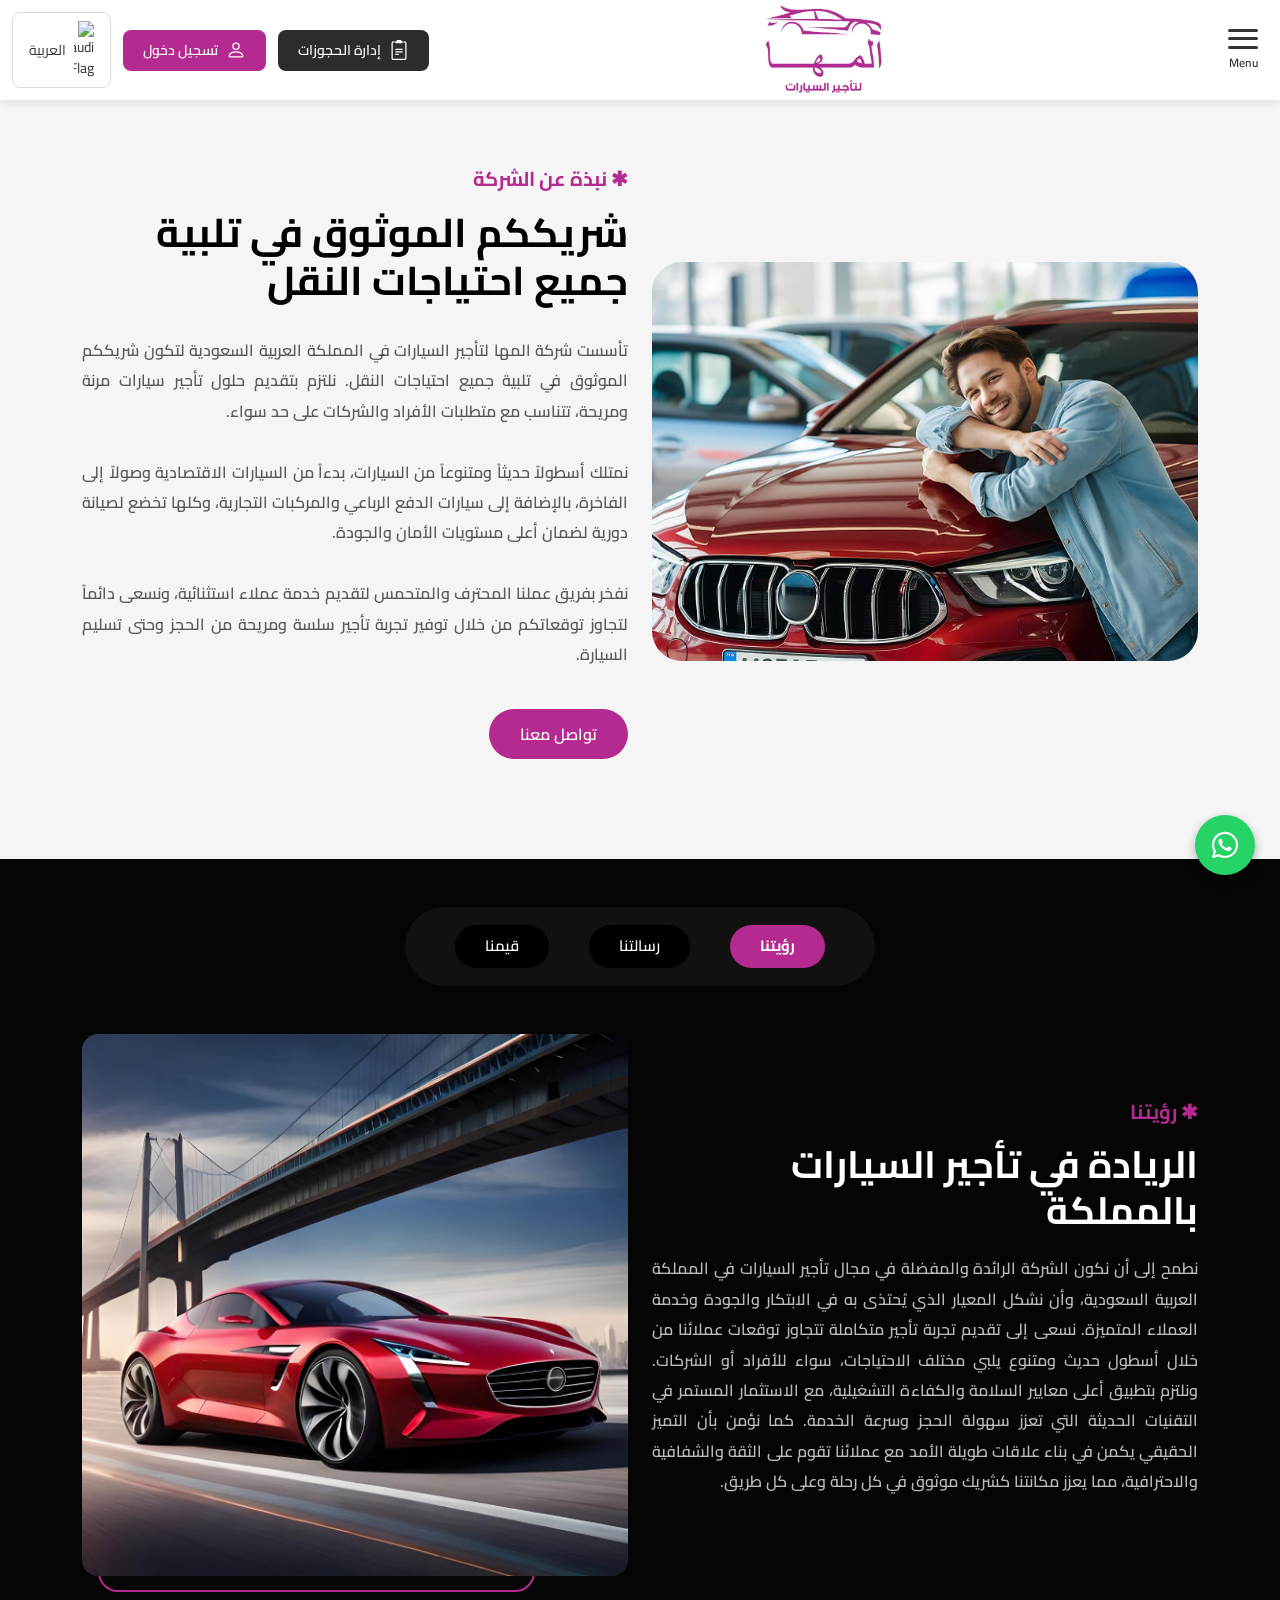
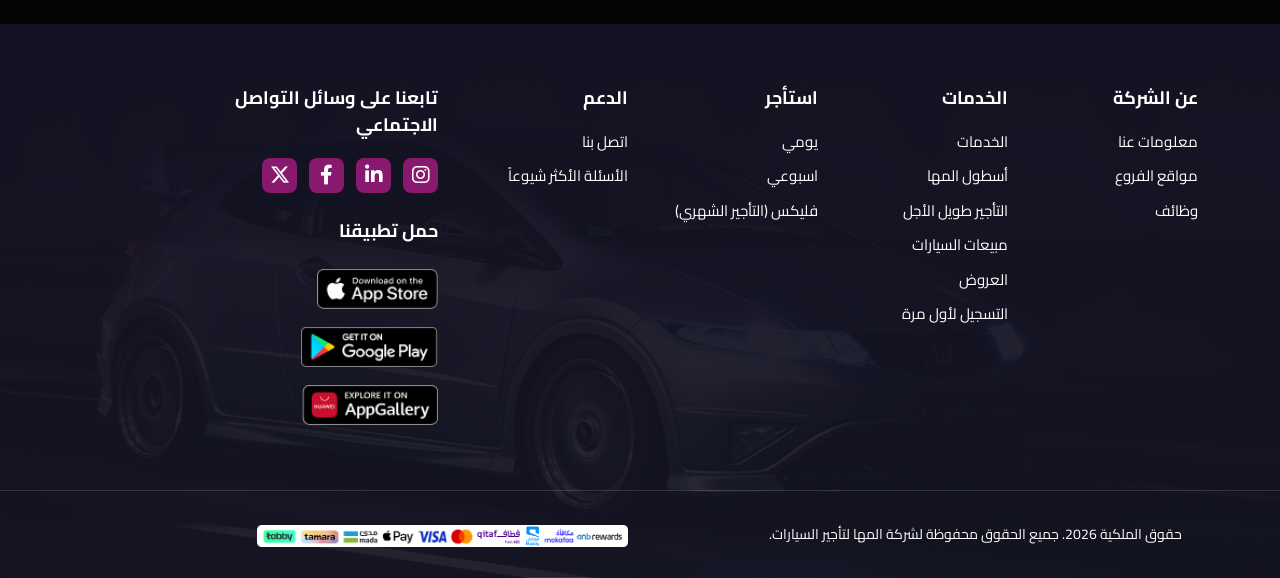
==== commit 2ac8a03b: "website edit" ====
--- a/about-us.html
+++ b/about-us.html
@@ -17,7 +17,7 @@
 
 <body>
 
-   <header class="main-header">
+    <header class="main-header">
         <div class="container-fluid">
             <div class="header-content">
                 <div class="header-right">
@@ -46,7 +46,7 @@
                             <path
                                 d="M3 2.5a.5.5 0 0 1 .5-.5H4a.5.5 0 0 0 0-1h-.5A1.5 1.5 0 0 0 2 2.5v12A1.5 1.5 0 0 0 3.5 16h9a1.5 1.5 0 0 0 1.5-1.5v-12A1.5 1.5 0 0 0 12.5 1H12a.5.5 0 0 0 0 1h.5a.5.5 0 0 1 .5.5v12a.5.5 0 0 1-.5.5h-9a.5.5 0 0 1-.5-.5v-12z" />
                         </svg>
-                       <span> إدارة الحجوزات</span>
+                        <span> إدارة الحجوزات</span>
                     </a>
                     <a class="btn-login text-decoration-none" href="login.html">
                         <svg xmlns="http://www.w3.org/2000/svg" width="20" height="20" fill="currentColor"
@@ -54,7 +54,7 @@
                             <path
                                 d="M8 8a3 3 0 1 0 0-6 3 3 0 0 0 0 6zm2-3a2 2 0 1 1-4 0 2 2 0 0 1 4 0zm4 8c0 1-1 1-1 1H3s-1 0-1-1 1-4 6-4 6 3 6 4zm-1-.004c-.001-.246-.154-.986-.832-1.664C11.516 10.68 10.289 10 8 10c-2.29 0-3.516.68-4.168 1.332-.678.678-.83 1.418-.832 1.664h10z" />
                         </svg>
-                      <span>  تسجيل دخول</span>
+                        <span> تسجيل دخول</span>
                     </a>
                     <button class="btn-lang">
                         <img src="https://flagcdn.com/w40/sa.png" alt="Saudi Flag" width="20">
@@ -98,13 +98,7 @@
                 <span>إحجز السيارة</span>
             </a>
 
-            <a href="car-selling.html" class="nav-item">
-                <svg xmlns="http://www.w3.org/2000/svg" width="24" height="24" fill="currentColor" viewBox="0 0 16 16">
-                    <path
-                        d="M8 16a2 2 0 0 0 2-2H6a2 2 0 0 0 2 2zM8 1.918l-.797.161A4.002 4.002 0 0 0 4 6c0 .628-.134 2.197-.459 3.742-.16.767-.376 1.566-.663 2.258h10.244c-.287-.692-.502-1.49-.663-2.258C12.134 8.197 12 6.628 12 6a4.002 4.002 0 0 0-3.203-3.92L8 1.917zM14.22 12c.223.447.481.801.78 1H1c.299-.199.557-.553.78-1C2.68 10.2 3 6.88 3 6c0-2.42 1.72-4.44 4.005-4.901a1 1 0 1 1 1.99 0A5.002 5.002 0 0 1 13 6c0 .88.32 4.2 1.22 6z" />
-                </svg>
-                <span>مبيعات السيارة</span>
-            </a>
+
 
             <a href="fleet.html" class="nav-item">
                 <svg xmlns="http://www.w3.org/2000/svg" width="24" height="24" fill="currentColor" viewBox="0 0 16 16">
@@ -331,7 +325,7 @@
             </div>
         </section>
     </main>
- <footer>
+    <footer>
         <div class="footer-top">
             <div class="container">
                 <div class="row g-4 text-end">
@@ -403,6 +397,10 @@
         </div>
 
     </footer>
+    <a href="https://wa.me/966509234799" class="whatsapp-float" target="_blank">
+        <i class="fab fa-whatsapp"></i>
+    </a>
+
     <script src="js/bootstrap.bundle.min.js"></script>
     <script src="https://cdn.jsdelivr.net/npm/swiper@11/swiper-bundle.min.js"></script>
     <script src="https://cdn.jsdelivr.net/npm/flatpickr"></script>
--- a/css/main.css
+++ b/css/main.css
@@ -24,11 +24,28 @@
   z-index: 1000;
   padding: 0;
 }
-
-.container-fluid {
-  max-width: 1400px;
-  margin: 0 auto;
-  padding: 0 20px;
+/* Overlay */
+.sidebar-overlay {
+  position: fixed;
+  top: 0;
+  left: 0;
+  width: 100%;
+  height: 100%;
+  background: rgba(0, 0, 0, 0.5);
+  opacity: 0;
+  visibility: hidden;
+  transition: 0.3s ease;
+  z-index: 1500;
+}
+
+.sidebar-overlay.active {
+  opacity: 1;
+  visibility: visible;
+}
+
+/* Prevent body scroll when sidebar open */
+body.sidebar-open {
+  overflow: hidden;
 }
 
 .header-content {
@@ -167,19 +184,6 @@
   font-weight: 600;
 }
 
-.sidebar-overlay {
-  position: fixed;
-  top: 0;
-  left: 0;
-  bottom: 0;
-  width: 100%;
-  height: 100%;
-  background-color: rgba(0, 0, 0, 0.5);
-  opacity: 0;
-  visibility: hidden;
-  transition: all 0.3s ease;
-  z-index: 1999;
-}
 
 .sidebar-overlay.active {
   opacity: 1;
@@ -200,6 +204,7 @@
   z-index: 2000;
   overflow-y: auto;
   padding: 20px 0;
+  will-change: transform;
 }
 
 .sidebar-menu.active {
@@ -216,6 +221,15 @@
   .sidebar-menu {
     width: 280px;
   }
+}
+.sidebar-menu {
+  right: -700px;
+  transform: none;
+  transition: right 0.4s ease;
+}
+
+.sidebar-menu.active {
+  right: 0;
 }
 
 .sidebar-close {
@@ -951,6 +965,7 @@
   background-color: #fff;
   border-radius: 20px;
   text-align: center;
+  height: 100%;
 }
 
 .book-card .icon {
@@ -1094,8 +1109,13 @@
   width: 420px;
   height: 420px;
   margin: auto;
-}
-
+  display: block;
+}
+@media screen and (max-width:1200px) {
+  .circle-wrapper {
+ display: none;
+}
+}
 .circle-bg {
   width: 311px;
   height: 614px;
@@ -1114,7 +1134,7 @@
   bottom: -200px;
   left: 60%;
   transform: translateX(-50%);
-  width: 450px;
+  width: 550px;
 }
 
 @media screen and (max-width:768px) {
@@ -1386,9 +1406,9 @@
 .car-img-faq {
   position: absolute;
   z-index: 2;
-  max-width: 500px;
+  max-width: 600px;
   top: 55%;
-  right: 8%;
+  right: 7%;
 }
 
 @media screen and (max-width:992px) {
@@ -2655,4 +2675,29 @@
 
 .interest-btn:hover {
   background: #88196e;
+}
+
+.whatsapp-float {
+  position: fixed;
+  width: 60px;
+  height: 60px;
+  bottom: 25px;
+  right: 25px;
+  background-color: #25D366;
+  color: #fff;
+  border-radius: 50%;
+  text-align: center;
+  font-size: 30px;
+  box-shadow: 0 4px 10px rgba(0, 0, 0, 0.3);
+  z-index: 1000;
+  display: flex;
+  align-items: center;
+  justify-content: center;
+  transition: 0.3s ease;
+  text-decoration: none;
+}
+
+.whatsapp-float:hover {
+  background-color: #1ebe5d;
+  transform: scale(1.1);
 }
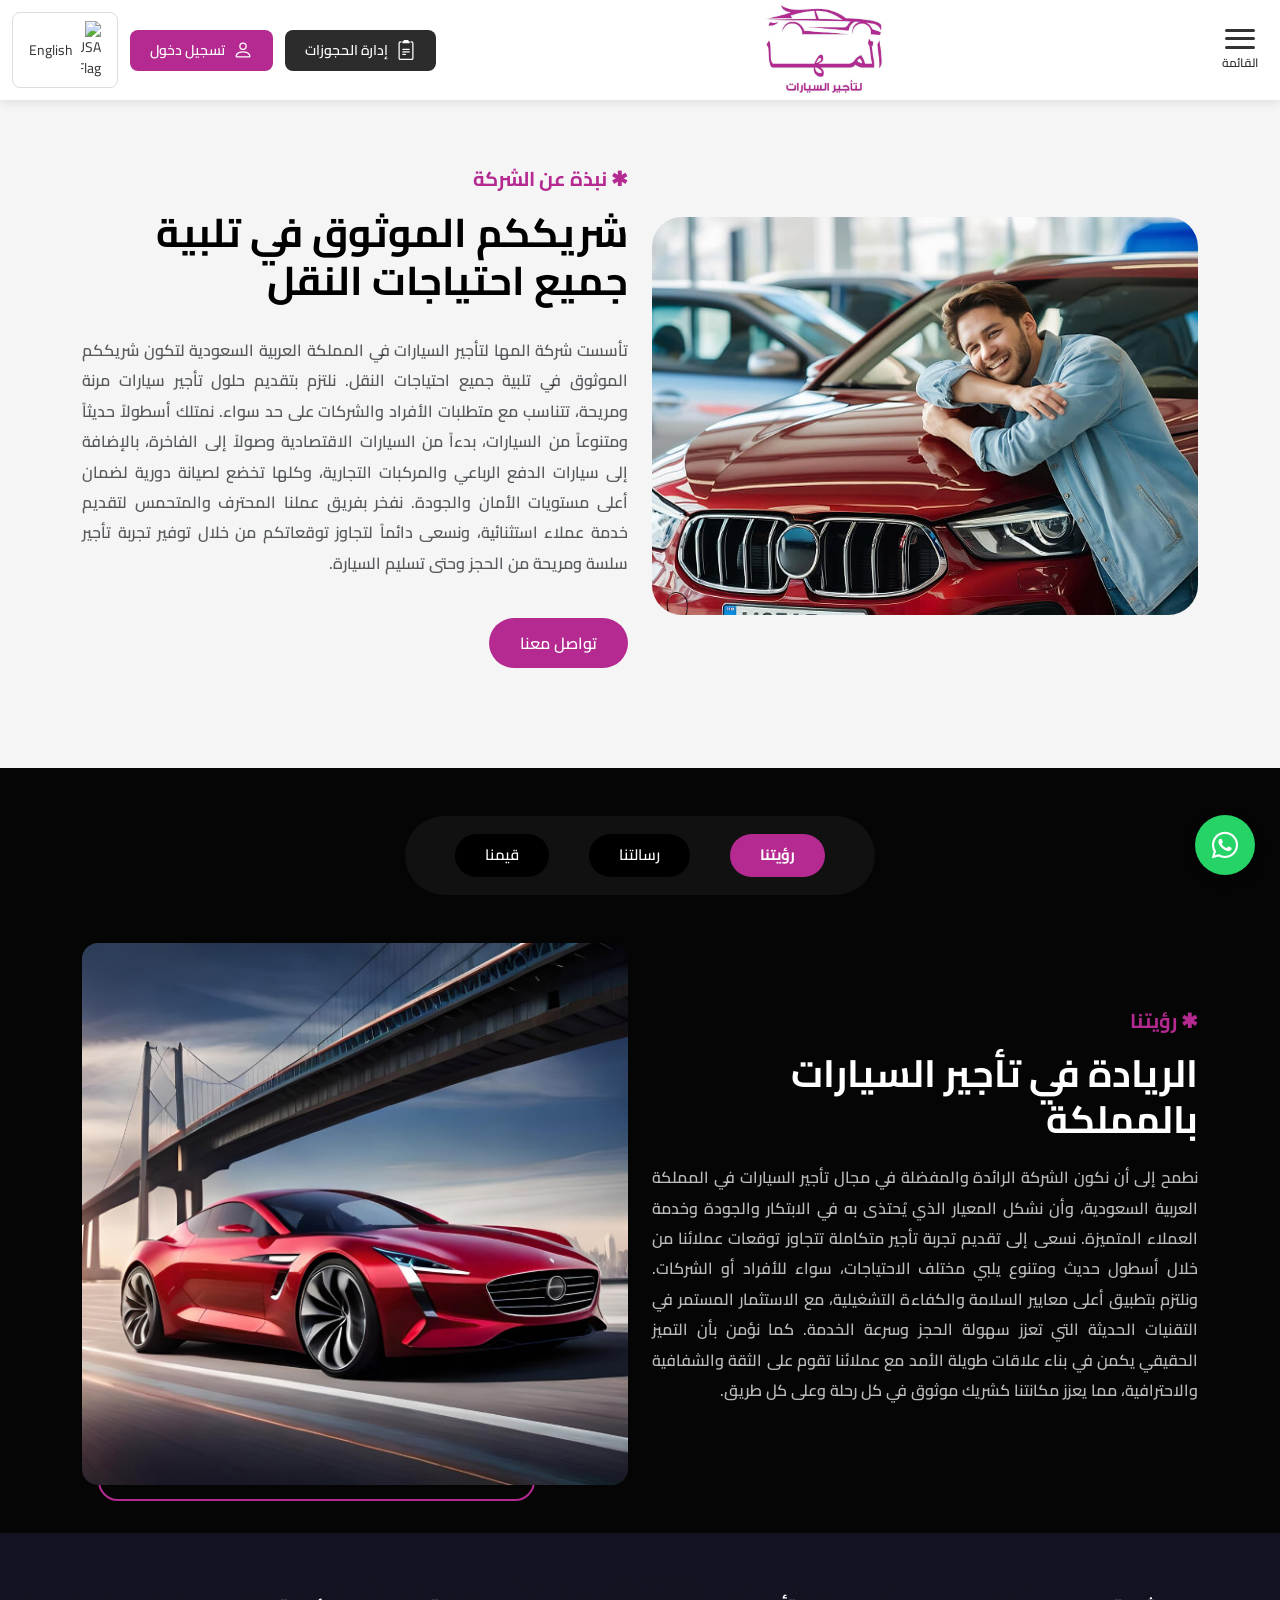
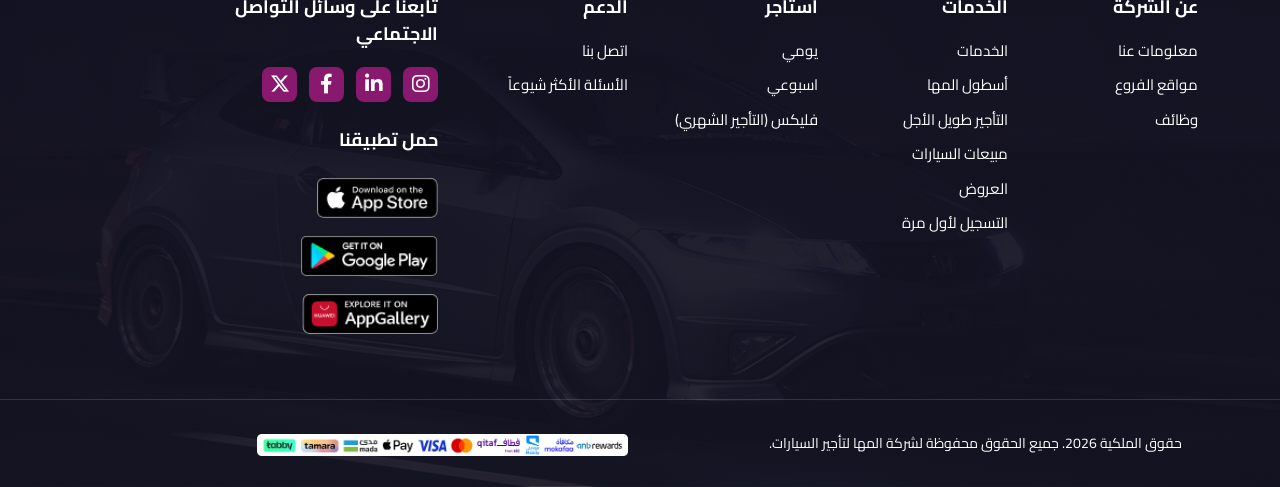
==== commit 0ef91999: "lang edit" ====
--- a/about-us.html
+++ b/about-us.html
@@ -27,7 +27,9 @@
                             <span></span>
                             <span></span>
                         </div>
-                        <span class="menu-text">Menu</span>
+                        <span class="menu-text" data-ar="القائمة" data-en="Menu">
+                            القائمة
+                        </span>
                     </button>
                 </div>
                 <div class="header-center">
@@ -46,7 +48,9 @@
                             <path
                                 d="M3 2.5a.5.5 0 0 1 .5-.5H4a.5.5 0 0 0 0-1h-.5A1.5 1.5 0 0 0 2 2.5v12A1.5 1.5 0 0 0 3.5 16h9a1.5 1.5 0 0 0 1.5-1.5v-12A1.5 1.5 0 0 0 12.5 1H12a.5.5 0 0 0 0 1h.5a.5.5 0 0 1 .5.5v12a.5.5 0 0 1-.5.5h-9a.5.5 0 0 1-.5-.5v-12z" />
                         </svg>
-                        <span> إدارة الحجوزات</span>
+                        <span data-ar="إدارة الحجوزات" data-en="Booking Management">
+                            إدارة الحجوزات
+                        </span>
                     </a>
                     <a class="btn-login text-decoration-none" href="login.html">
                         <svg xmlns="http://www.w3.org/2000/svg" width="20" height="20" fill="currentColor"
@@ -54,11 +58,13 @@
                             <path
                                 d="M8 8a3 3 0 1 0 0-6 3 3 0 0 0 0 6zm2-3a2 2 0 1 1-4 0 2 2 0 0 1 4 0zm4 8c0 1-1 1-1 1H3s-1 0-1-1 1-4 6-4 6 3 6 4zm-1-.004c-.001-.246-.154-.986-.832-1.664C11.516 10.68 10.289 10 8 10c-2.29 0-3.516.68-4.168 1.332-.678.678-.83 1.418-.832 1.664h10z" />
                         </svg>
-                        <span> تسجيل دخول</span>
+                        <span data-ar="تسجيل دخول" data-en="Login">
+                            تسجيل دخول
+                        </span>
                     </a>
-                    <button class="btn-lang">
-                        <img src="https://flagcdn.com/w40/sa.png" alt="Saudi Flag" width="20">
-                        <span>العربية</span>
+                    <button class="btn-lang" id="langToggle">
+                        <img src="https://flagcdn.com/w40/us.png" id="langFlag" width="20">
+                        <span data-ar="English" data-en="العربية">English</span>
                     </button>
                 </div>
             </div>
@@ -79,7 +85,9 @@
                     <path
                         d="M8 8a3 3 0 1 0 0-6 3 3 0 0 0 0 6zm2-3a2 2 0 1 1-4 0 2 2 0 0 1 4 0zm4 8c0 1-1 1-1 1H3s-1 0-1-1 1-4 6-4 6 3 6 4zm-1-.004c-.001-.246-.154-.986-.832-1.664C11.516 10.68 10.289 10 8 10c-2.29 0-3.516.68-4.168 1.332-.678.678-.83 1.418-.832 1.664h10z" />
                 </svg>
-                <span>تسجيل دخول</span>
+                <span data-ar="تسجيل دخول" data-en="Login">
+                    تسجيل دخول
+                </span>
             </a>
 
             <a href="index.html" class="nav-item">
@@ -87,7 +95,9 @@
                     <path
                         d="M8.707 1.5a1 1 0 0 0-1.414 0L.646 8.146a.5.5 0 0 0 .708.708L2 8.207V13.5A1.5 1.5 0 0 0 3.5 15h9a1.5 1.5 0 0 0 1.5-1.5V8.207l.646.647a.5.5 0 0 0 .708-.708L13 5.793V2.5a.5.5 0 0 0-.5-.5h-1a.5.5 0 0 0-.5.5v1.293L8.707 1.5ZM13 7.207V13.5a.5.5 0 0 1-.5.5h-9a.5.5 0 0 1-.5-.5V7.207l5-5 5 5Z" />
                 </svg>
-                <span>الصفحة الرئيسية</span>
+                <span data-ar="الصفحة الرئيسية" data-en="Home">
+                    الصفحة الرئيسية
+                </span>
             </a>
 
             <a href="car-booking.html" class="nav-item">
@@ -95,7 +105,9 @@
                     <path
                         d="M0 3.5A.5.5 0 0 1 .5 3H1c.325 0 .617.097.85.268C2.08 3.097 2.372 3 2.697 3H15a1 1 0 0 1 1 1v7a1 1 0 0 1-1 1h-1.5c-.18 0-.356-.021-.518-.06l-1.96.392A.5.5 0 0 1 11 12h-.5a3.5 3.5 0 1 1-7 0H.5a.5.5 0 0 1-.5-.5v-8zm3 9a2.5 2.5 0 0 0 5 0H3z" />
                 </svg>
-                <span>إحجز السيارة</span>
+                <span data-ar="إحجز السيارة" data-en="Book a Car">
+                    إحجز السيارة
+                </span>
             </a>
 
 
@@ -105,15 +117,20 @@
                     <path
                         d="M1 2.5A1.5 1.5 0 0 1 2.5 1h3A1.5 1.5 0 0 1 7 2.5v3A1.5 1.5 0 0 1 5.5 7h-3A1.5 1.5 0 0 1 1 5.5v-3zM2.5 2a.5.5 0 0 0-.5.5v3a.5.5 0 0 0 .5.5h3a.5.5 0 0 0 .5-.5v-3a.5.5 0 0 0-.5-.5h-3zm6.5.5A1.5 1.5 0 0 1 10.5 1h3A1.5 1.5 0 0 1 15 2.5v3A1.5 1.5 0 0 1 13.5 7h-3A1.5 1.5 0 0 1 9 5.5v-3zm1.5-.5a.5.5 0 0 0-.5.5v3a.5.5 0 0 0 .5.5h3a.5.5 0 0 0 .5-.5v-3a.5.5 0 0 0-.5-.5h-3zM1 10.5A1.5 1.5 0 0 1 2.5 9h3A1.5 1.5 0 0 1 7 10.5v3A1.5 1.5 0 0 1 5.5 15h-3A1.5 1.5 0 0 1 1 13.5v-3zm1.5-.5a.5.5 0 0 0-.5.5v3a.5.5 0 0 0 .5.5h3a.5.5 0 0 0 .5-.5v-3a.5.5 0 0 0-.5-.5h-3zm6.5.5A1.5 1.5 0 0 1 10.5 9h3a1.5 1.5 0 0 1 1.5 1.5v3a1.5 1.5 0 0 1-1.5 1.5h-3A1.5 1.5 0 0 1 9 13.5v-3zm1.5-.5a.5.5 0 0 0-.5.5v3a.5.5 0 0 0 .5.5h3a.5.5 0 0 0 .5-.5v-3a.5.5 0 0 0-.5-.5h-3z" />
                 </svg>
-                <span>أسطول المها</span>
+                <span data-ar="أسطول المها" data-en="Al Maha Fleet">
+                    أسطول المها
+                </span>
             </a>
 
             <a href="our-locations.html" class="nav-item">
                 <svg xmlns="http://www.w3.org/2000/svg" width="24" height="24" fill="currentColor" viewBox="0 0 16 16">
                     <path d="M8 16s6-5.686 6-10A6 6 0 0 0 2 6c0 4.314 6 10 6 10zm0-7a3 3 0 1 1 0-6 3 3 0 0 1 0 6z" />
                 </svg>
-                <span>مواقع الفروع</span>
-            </a>
+                <span data-ar="مواقع الفروع" data-en="Branches Locations">
+                    مواقع الفروع
+                </span>
+            </a>
+
 
 
             <a href="services.html" class="nav-item">
@@ -123,7 +140,9 @@
                     <path
                         d="M9.796 1.343c-.527-1.79-3.065-1.79-3.592 0l-.094.319a.873.873 0 0 1-1.255.52l-.292-.16c-1.64-.892-3.433.902-2.54 2.541l.159.292a.873.873 0 0 1-.52 1.255l-.319.094c-1.79.527-1.79 3.065 0 3.592l.319.094a.873.873 0 0 1 .52 1.255l-.16.292c-.892 1.64.901 3.434 2.541 2.54l.292-.159a.873.873 0 0 1 1.255.52l.094.319c.527 1.79 3.065 1.79 3.592 0l.094-.319a.873.873 0 0 1 1.255-.52l.292.16c1.64.893 3.434-.902 2.54-2.541l-.159-.292a.873.873 0 0 1 .52-1.255l.319-.094c1.79-.527 1.79-3.065 0-3.592l-.319-.094a.873.873 0 0 1-.52-1.255l.16-.292c.893-1.64-.902-3.433-2.541-2.54l-.292.159a.873.873 0 0 1-1.255-.52l-.094-.319z" />
                 </svg>
-                <span>الخدمات</span>
+                <span data-ar="الخدمات" data-en="Services">
+                    الخدمات
+                </span>
             </a>
 
             <a href="offers.html" class="nav-item">
@@ -133,7 +152,9 @@
                     <path
                         d="M5.5 7a1.5 1.5 0 1 0 0-3 1.5 1.5 0 0 0 0 3zm0-2a.5.5 0 1 1 0 1 .5.5 0 0 1 0-1zM1.5 2A1.5 1.5 0 0 0 0 3.5v9A1.5 1.5 0 0 0 1.5 14h13a1.5 1.5 0 0 0 1.5-1.5v-9A1.5 1.5 0 0 0 14.5 2h-13zm13 1a.5.5 0 0 1 .5.5v9a.5.5 0 0 1-.5.5h-13a.5.5 0 0 1-.5-.5v-9a.5.5 0 0 1 .5-.5h13z" />
                 </svg>
-                <span>العروض</span>
+                <span data-ar="العروض" data-en="Offers">
+                    العروض
+                </span>
             </a>
 
             <a href="jobs.html" class="nav-item">
@@ -143,7 +164,9 @@
                         d="M5.216 14A2.238 2.238 0 0 1 5 13c0-1.355.68-2.75 1.936-3.72A6.325 6.325 0 0 0 5 9c-4 0-5 3-5 4s1 1 1 1h4.216z" />
                     <path d="M4.5 8a2.5 2.5 0 1 0 0-5 2.5 2.5 0 0 0 0 5z" />
                 </svg>
-                <span>وظائف</span>
+                <span data-ar="وظائف" data-en="Careers">
+                    وظائف
+                </span>
             </a>
 
             <a href="about-us.html" class="nav-item">
@@ -152,7 +175,9 @@
                     <path
                         d="m8.93 6.588-2.29.287-.082.38.45.083c.294.07.352.176.288.469l-.738 3.468c-.194.897.105 1.319.808 1.319.545 0 1.178-.252 1.465-.598l.088-.416c-.2.176-.492.246-.686.246-.275 0-.375-.193-.304-.533L8.93 6.588zM9 4.5a1 1 0 1 1-2 0 1 1 0 0 1 2 0z" />
                 </svg>
-                <span>معلومات عنا</span>
+                <span data-ar="معلومات عنا" data-en="About Us">
+                    معلومات عنا
+                </span>
             </a>
 
             <a href="contact-us.html" class="nav-item">
@@ -160,7 +185,9 @@
                     <path
                         d="M3.654 1.328a.678.678 0 0 0-1.015-.063L1.605 2.3c-.483.484-.661 1.169-.45 1.77a17.568 17.568 0 0 0 4.168 6.608 17.569 17.569 0 0 0 6.608 4.168c.601.211 1.286.033 1.77-.45l1.034-1.034a.678.678 0 0 0-.063-1.015l-2.307-1.794a.678.678 0 0 0-.58-.122l-2.19.547a1.745 1.745 0 0 1-1.657-.459L5.482 8.062a1.745 1.745 0 0 1-.46-1.657l.548-2.19a.678.678 0 0 0-.122-.58L3.654 1.328zM1.884.511a1.745 1.745 0 0 1 2.612.163L6.29 2.98c.329.423.445.974.315 1.494l-.547 2.19a.678.678 0 0 0 .178.643l2.457 2.457a.678.678 0 0 0 .644.178l2.189-.547a1.745 1.745 0 0 1 1.494.315l2.306 1.794c.829.645.905 1.87.163 2.611l-1.034 1.034c-.74.74-1.846 1.065-2.877.702a18.634 18.634 0 0 1-7.01-4.42 18.634 18.634 0 0 1-4.42-7.009c-.362-1.03-.037-2.137.703-2.877L1.885.511z" />
                 </svg>
-                <span>إتصل بنا</span>
+                <span data-ar="إتصل بنا" data-en="Contact Us">
+                    إتصل بنا
+                </span>
             </a>
 
             <a href="faq.html" class="nav-item">
@@ -168,7 +195,9 @@
                     <path
                         d="M5.255 5.786a.237.237 0 0 0 .241.247h.825c.138 0 .248-.113.266-.25.09-.656.54-1.134 1.342-1.134.686 0 1.314.343 1.314 1.168 0 .635-.374.927-.965 1.371-.673.489-1.206 1.06-1.168 1.987l.003.217a.25.25 0 0 0 .25.246h.811a.25.25 0 0 0 .25-.25v-.105c0-.718.273-.927 1.01-1.486.609-.463 1.244-.977 1.244-2.056 0-1.511-1.276-2.241-2.673-2.241-1.267 0-2.655.59-2.75 2.286zm1.557 5.763c0 .533.425.927 1.01.927.609 0 1.028-.394 1.028-.927 0-.552-.42-.94-1.029-.94-.584 0-1.009.388-1.009.94z" />
                 </svg>
-                <span>الأسئلة الأكثر شيوعاً</span>
+                <span data-ar="الأسئلة الأكثر شيوعاً" data-en="Frequently Asked Questions">
+                    الأسئلة الأكثر شيوعاً
+
             </a>
         </nav>
     </div>
@@ -182,11 +211,25 @@
                         </div>
                     </div>
                     <div class="col-lg-6 text-white">
-                        <p class="section-subtitle">✱ نبذة عن الشركة</p>
-                        <h2 class="section-title">
+                        <p class="section-subtitle" data-ar="✱ نبذة عن الشركة" data-en="✱ About the Company">
+                            ✱ نبذة عن الشركة
+                        </p>
+
+                        <h2 class="section-title" data-ar="شريككم الموثوق في تلبية جميع احتياجات النقل"
+                            data-en="Your Trusted Partner for All Transportation Needs">
                             شريككم الموثوق في تلبية جميع احتياجات النقل
                         </h2>
-                        <p class="section-text text-muted">
+
+                        <p class="section-text text-muted"
+                            data-ar="تأسست شركة المها لتأجير السيارات في المملكة العربية السعودية لتكون شريككم الموثوق في تلبية جميع احتياجات النقل. نلتزم بتقديم حلول تأجير سيارات مرنة ومريحة، تتناسب مع متطلبات الأفراد والشركات على حد سواء.
+نمتلك أسطولاً حديثاً ومتنوعاً من السيارات، بدءاً من السيارات الاقتصادية وصولاً إلى الفاخرة، بالإضافة إلى سيارات الدفع الرباعي والمركبات التجارية، وكلها تخضع لصيانة دورية لضمان أعلى مستويات الأمان والجودة.
+نفخر بفريق عملنا المحترف والمتحمس لتقديم خدمة عملاء استثنائية، ونسعى دائماً لتجاوز توقعاتكم من خلال توفير تجربة تأجير سلسة ومريحة من الحجز وحتى تسليم السيارة."
+                            data-en="Al Maha Car Rental was established in the Kingdom of Saudi Arabia to be your trusted partner in meeting all transportation needs. We are committed to providing flexible and convenient car rental solutions tailored to both individuals and businesses.
+
+We own a modern and diverse fleet of vehicles, ranging from economy to luxury cars, as well as SUVs and commercial vehicles. All vehicles undergo regular maintenance to ensure the highest levels of safety and quality.
+
+We take pride in our professional and dedicated team committed to delivering exceptional customer service. We always strive to exceed your expectations by providing a smooth and comfortable rental experience from booking to vehicle delivery.">
+
                             تأسست شركة المها لتأجير السيارات في المملكة العربية السعودية لتكون
                             شريككم الموثوق في تلبية جميع احتياجات النقل. نلتزم بتقديم حلول تأجير
                             سيارات مرنة ومريحة، تتناسب مع متطلبات الأفراد والشركات على حد سواء.
@@ -200,7 +243,7 @@
                             من الحجز وحتى تسليم السيارة.
                         </p>
 
-                        <a href="contact-us.html" class="btn about-btn mt-4">
+                        <a href="contact-us.html" class="btn about-btn mt-4" data-ar="تواصل معنا" data-en="Contact Us">
                             تواصل معنا
                         </a>
 
@@ -214,19 +257,22 @@
                 <ul class="nav nav-pills justify-content-center vision-tabs mb-5" id="visionTab" role="tablist">
 
                     <li class="nav-item">
-                        <button class="nav-link active" data-bs-toggle="pill" data-bs-target="#vision" type="button">
+                        <button class="nav-link active" data-bs-toggle="pill" data-bs-target="#vision" type="button"
+                            data-ar="رؤيتنا" data-en="Our Vision">
                             رؤيتنا
                         </button>
                     </li>
 
                     <li class="nav-item">
-                        <button class="nav-link" data-bs-toggle="pill" data-bs-target="#mission" type="button">
+                        <button class="nav-link" data-bs-toggle="pill" data-bs-target="#mission" type="button"
+                            data-ar="رسالتنا" data-en="Our Mission">
                             رسالتنا
                         </button>
                     </li>
 
                     <li class="nav-item">
-                        <button class="nav-link" data-bs-toggle="pill" data-bs-target="#values" type="button">
+                        <button class="nav-link" data-bs-toggle="pill" data-bs-target="#values" type="button"
+                            data-ar="قيمنا" data-en="Our Values">
                             قيمنا
                         </button>
                     </li>
@@ -238,13 +284,20 @@
                         <div class="row g-4 align-items-center justify-content-center">
 
                             <div class="col-lg-6 text-white mb-4 mb-lg-0">
-                                <p class="section-subtitle">✱ رؤيتنا</p>
-
-                                <h2 class="section-title">
+
+                                <p class="section-subtitle" data-ar="✱ رؤيتنا" data-en="✱ Our Vision">
+                                    ✱ رؤيتنا
+                                </p>
+
+                                <h2 class="section-title" data-ar="الريادة في تأجير السيارات بالمملكة"
+                                    data-en="Leadership in Car Rental Across the Kingdom">
                                     الريادة في تأجير السيارات بالمملكة
                                 </h2>
 
-                                <p class="section-text">
+                                <p class="section-text"
+                                    data-ar="نطمح إلى أن نكون الشركة الرائدة والمفضلة في مجال تأجير السيارات في المملكة العربية السعودية، وأن نشكل المعيار الذي يُحتذى به في الابتكار والجودة وخدمة العملاء المتميزة. نسعى إلى تقديم تجربة تأجير متكاملة تتجاوز توقعات عملائنا من خلال أسطول حديث ومتنوع يلبي مختلف الاحتياجات، سواء للأفراد أو الشركات. ونلتزم بتطبيق أعلى معايير السلامة والكفاءة التشغيلية، مع الاستثمار المستمر في التقنيات الحديثة التي تعزز سهولة الحجز وسرعة الخدمة. كما نؤمن بأن التميز الحقيقي يكمن في بناء علاقات طويلة الأمد مع عملائنا تقوم على الثقة والشفافية والاحترافية، مما يعزز مكانتنا كشريك موثوق في كل رحلة وعلى كل طريق."
+                                    data-en="We aspire to become the leading and most preferred car rental company in the Kingdom of Saudi Arabia, setting the benchmark in innovation, quality, and outstanding customer service. We aim to deliver a comprehensive rental experience that exceeds our customers' expectations through a modern and diverse fleet tailored to meet the needs of both individuals and businesses. We are committed to applying the highest standards of safety and operational efficiency, while continuously investing in modern technologies that enhance booking convenience and service speed. We believe that true excellence lies in building long-term relationships with our customers based on trust, transparency, and professionalism, strengthening our position as a reliable partner on every journey and every road.">
+
                                     نطمح إلى أن نكون الشركة الرائدة والمفضلة في مجال تأجير السيارات
                                     في المملكة العربية السعودية، وأن نشكل المعيار الذي يُحتذى به في الابتكار والجودة
                                     وخدمة العملاء المتميزة. نسعى إلى تقديم تجربة تأجير متكاملة تتجاوز توقعات عملائنا من
@@ -254,25 +307,35 @@
                                     طويلة الأمد مع عملائنا تقوم على الثقة والشفافية والاحترافية، مما يعزز مكانتنا كشريك
                                     موثوق في كل رحلة وعلى كل طريق.
                                 </p>
+
                             </div>
+
                             <div class="col-lg-6">
                                 <div class="d-flex justify-content-center image">
                                     <img src="images/our-vision.jpg" class="img-fluid rounded-4" alt="vision">
                                 </div>
                             </div>
+
                         </div>
                     </div>
                     <div class="tab-pane fade" id="mission">
                         <div class="row g-4 align-items-center">
 
                             <div class="col-lg-6 text-white mb-4 mb-lg-0">
-                                <p class="section-subtitle">✱ رسالتنا</p>
-
-                                <h2 class="section-title">
+
+                                <p class="section-subtitle" data-ar="✱ رسالتنا" data-en="✱ Our Mission">
+                                    ✱ رسالتنا
+                                </p>
+
+                                <h2 class="section-title" data-ar="تقديم حلول تأجير متكاملة وموثوقة"
+                                    data-en="Providing Integrated and Reliable Rental Solutions">
                                     تقديم حلول تأجير متكاملة وموثوقة
                                 </h2>
 
-                                <p class="section-text">
+                                <p class="section-text"
+                                    data-ar="نلتزم بتوفير حلول تأجير سيارات متكاملة وموثوقة تلبي تطلعات عملائنا وتتجاوز توقعاتهم في كل مرحلة من مراحل الخدمة. ونسعى إلى تقديم أسطول متنوع وحديث يضم أحدث الطرازات التي تناسب مختلف الاحتياجات، سواء للاستخدام اليومي أو الرحلات العائلية أو متطلبات الأعمال. كما نحرص على تقديم خدمة عملاء استثنائية تقوم على السرعة والاحترافية والاهتمام بأدق التفاصيل، لضمان تجربة تأجير سلسة ومريحة. ونوفر خدماتنا بأسعار تنافسية مدروسة تعكس قيمة حقيقية مقابل ما نقدمه من جودة، مع التزامنا الكامل بأعلى معايير السلامة والصيانة الدورية، وتعزيز دورنا في المسؤولية المجتمعية من خلال ممارسات مستدامة تسهم في خدمة المجتمع ودعم التنمية."
+                                    data-en="We are committed to providing integrated and reliable car rental solutions that meet and exceed our customers' expectations at every stage of the service. We strive to offer a diverse and modern fleet featuring the latest models to suit various needs, whether for daily use, family trips, or business requirements. We are dedicated to delivering exceptional customer service built on speed, professionalism, and attention to detail, ensuring a smooth and comfortable rental experience. Our services are offered at competitive and well-considered prices that reflect true value for quality, while fully adhering to the highest standards of safety and regular maintenance. We also strengthen our role in social responsibility through sustainable practices that serve the community and support development.">
+
                                     نلتزم بتوفير حلول تأجير سيارات متكاملة وموثوقة تلبي تطلعات عملائنا وتتجاوز توقعاتهم
                                     في كل مرحلة من مراحل الخدمة. ونسعى إلى تقديم أسطول متنوع وحديث يضم أحدث الطرازات
                                     التي تناسب مختلف الاحتياجات، سواء للاستخدام اليومي أو الرحلات العائلية أو متطلبات
@@ -282,11 +345,12 @@
                                     السلامة والصيانة الدورية، وتعزيز دورنا في المسؤولية المجتمعية من خلال ممارسات
                                     مستدامة تسهم في خدمة المجتمع ودعم التنمية.
                                 </p>
+
                             </div>
 
                             <div class="col-lg-6">
                                 <div class="d-flex justify-content-center image">
-                                    <img src="images/our-mission.jpg" class="img-fluid rounded-4" alt="vision">
+                                    <img src="images/our-mission.jpg" class="img-fluid rounded-4" alt="mission">
                                 </div>
                             </div>
 
@@ -296,31 +360,54 @@
                         <div class="row g-4 align-items-center">
 
                             <div class="col-lg-6 text-white mb-4 mb-lg-0">
-                                <p class="section-subtitle">✱ قيمنا</p>
-
-                                <h2 class="section-title mb-5">
+
+                                <p class="section-subtitle" data-ar="✱ قيمنا" data-en="✱ Our Values">
+                                    ✱ قيمنا
+                                </p>
+
+                                <h2 class="section-title mb-5" data-ar="المبادئ التي نؤمن بها"
+                                    data-en="The Principles We Believe In">
                                     المبادئ التي نؤمن بها
                                 </h2>
 
                                 <ul class="values-list">
-                                    <li>التميز في الخدمة</li>
-                                    <li>الموثوقية والشفافية</li>
-                                    <li>العميل أولاً</li>
-                                    <li> الابتكار والتطوير</li>
-                                    <li>الاحترافية والمسؤولية</li>
-                                    <li>روح الفريق</li>
+
+                                    <li data-ar="التميز في الخدمة" data-en="Excellence in Service">
+                                        التميز في الخدمة
+                                    </li>
+
+                                    <li data-ar="الموثوقية والشفافية" data-en="Reliability and Transparency">
+                                        الموثوقية والشفافية
+                                    </li>
+
+                                    <li data-ar="العميل أولاً" data-en="Customer First">
+                                        العميل أولاً
+                                    </li>
+
+                                    <li data-ar="الابتكار والتطوير" data-en="Innovation and Development">
+                                        الابتكار والتطوير
+                                    </li>
+
+                                    <li data-ar="الاحترافية والمسؤولية" data-en="Professionalism and Responsibility">
+                                        الاحترافية والمسؤولية
+                                    </li>
+
+                                    <li data-ar="روح الفريق" data-en="Team Spirit">
+                                        روح الفريق
+                                    </li>
+
                                 </ul>
+
                             </div>
 
                             <div class="col-lg-6">
                                 <div class="d-flex justify-content-center image">
-                                    <img src="images/our-value.jpg" class="img-fluid rounded-4" alt="vision">
+                                    <img src="images/our-value.jpg" class="img-fluid rounded-4" alt="values">
                                 </div>
                             </div>
 
                         </div>
                     </div>
-
                 </div>
             </div>
         </section>
@@ -331,35 +418,46 @@
                 <div class="row g-4 text-end">
 
                     <div class="col-md-2">
-                        <div class="footer-title">عن الشركة</div>
-                        <a href="about-us.html" class="footer-link">معلومات عنا</a>
-                        <a href="our-locations.html" class="footer-link">مواقع الفروع</a>
-                        <a href="jobs.html" class="footer-link">وظائف</a>
+                        <div class="footer-title" data-ar="عن الشركة" data-en="About Us">عن الشركة</div>
+                        <a href="about-us.html" class="footer-link" data-ar="معلومات عنا" data-en="About Us">معلومات
+                            عنا</a>
+                        <a href="our-locations.html" class="footer-link" data-ar="مواقع الفروع"
+                            data-en="Our Locations">مواقع الفروع</a>
+                        <a href="jobs.html" class="footer-link" data-ar="وظائف" data-en="Jobs">وظائف</a>
                     </div>
 
                     <div class="col-md-2">
-                        <div class="footer-title">الخدمات</div>
-                        <a href="services.html" class="footer-link">الخدمات</a>
-                        <a href="fleet.html" class="footer-link">أسطول المها</a>
-                        <a href="car-booking.html" class="footer-link">التأجير طويل الأجل</a>
-                        <a href="car-selling.html" class="footer-link">مبيعات السيارات</a>
-                        <a href="offers.html" class="footer-link">العروض</a>
-                        <a href="sign-up.html" class="footer-link">التسجيل لأول مرة</a>
+                        <div class="footer-title" data-ar="الخدمات" data-en="Services">الخدمات</div>
+                        <a href="services.html" class="footer-link" data-ar="الخدمات" data-en="Services">الخدمات</a>
+                        <a href="fleet.html" class="footer-link" data-ar="أسطول المها" data-en="Our Fleet">أسطول
+                            المها</a>
+                        <a href="car-booking.html" class="footer-link" data-ar="التأجير طويل الأجل"
+                            data-en="Long-term Rental">التأجير طويل الأجل</a>
+                        <a href="car-selling.html" class="footer-link" data-ar="مبيعات السيارات"
+                            data-en="Car Sales">مبيعات السيارات</a>
+                        <a href="offers.html" class="footer-link" data-ar="العروض" data-en="Offers">العروض</a>
+                        <a href="sign-up.html" class="footer-link" data-ar="التسجيل لأول مرة" data-en="Sign Up">التسجيل
+                            لأول مرة</a>
                     </div>
                     <div class="col-md-2">
-                        <div class="footer-title">استأجر</div>
-                        <a href="car-booking.html" class="footer-link">يومي</a>
-                        <a href="car-booking.html" class="footer-link">اسبوعي</a>
-                        <a href="car-booking.html" class="footer-link">فليكس (التأجير الشهري)</a>
-                    </div>
-
+                        <div class="footer-title" data-ar="استأجر" data-en="Rent">استأجر</div>
+                        <a href="car-booking.html" class="footer-link" data-ar="يومي" data-en="Daily">يومي</a>
+                        <a href="car-booking.html" class="footer-link" data-ar="اسبوعي" data-en="Weekly">اسبوعي</a>
+                        <a href="car-booking.html" class="footer-link" data-ar="فليكس (التأجير الشهري)"
+                            data-en="Flex (Monthly Rental)">فليكس (التأجير الشهري)</a>
+                    </div>
                     <div class="col-md-2">
-                        <div class="footer-title">الدعم</div>
-                        <a href="contact-us.html" class="footer-link">اتصل بنا</a>
-                        <a href="faq.html" class="footer-link">الأسئلة الأكثر شيوعاً</a>
+                        <div class="footer-title" data-ar="الدعم" data-en="Support">الدعم</div>
+                        <a href="contact-us.html" class="footer-link" data-ar="اتصل بنا" data-en="Contact Us">اتصل
+                            بنا</a>
+                        <a href="faq.html" class="footer-link" data-ar="الأسئلة الأكثر شيوعاً" data-en="FAQ">الأسئلة
+                            الأكثر شيوعاً</a>
                     </div>
                     <div class="col-md-3">
-                        <div class="footer-title">تابعنا على وسائل التواصل الاجتماعي</div>
+                        <div class="footer-title" data-ar="تابعنا على وسائل التواصل الاجتماعي"
+                            data-en="Follow Us on Social Media">
+                            تابعنا على وسائل التواصل الاجتماعي
+                        </div>
 
                         <div class="social-icons mb-3">
                             <a href="#"><i class="fab fa-instagram"></i></a>
@@ -368,7 +466,9 @@
                             <a href="#"><i class="fab fa-x-twitter"></i></a>
                         </div>
 
-                        <div class="footer-title mt-4">حمل تطبيقنا</div>
+                        <div class="footer-title mt-4" data-ar="حمل تطبيقنا" data-en="Download Our App">
+                            حمل تطبيقنا
+                        </div>
 
                         <div class="store-btn d-flex flex-wrap gap-2">
                             <img src="images/applestore.png">
@@ -382,16 +482,15 @@
 
         <div class="footer-bottom">
             <div class="container">
-                <div class="row align-items-center p-3">
-                    <div class="col-md-6 text-end copyright">
+                <div class="row g-4 align-items-center p-3">
+                    <div class="col-lg-6 text-end copyright"
+                        data-ar="حقوق الملكية 2026. جميع الحقوق محفوظة لشركة المها لتأجير السيارات."
+                        data-en="© 2026 All rights reserved by Al Maha Car Rental.">
                         حقوق الملكية 2026. جميع الحقوق محفوظة لشركة المها لتأجير السيارات.
                     </div>
-                    <div class="col-md-6 justify-content-between payment-logos">
+                    <div class="col-lg-6 justify-content-between payment-logos">
                         <img src="images/footer-logos.png">
-
-                    </div>
-
-
+                    </div>
                 </div>
             </div>
         </div>
--- a/css/main.css
+++ b/css/main.css
@@ -24,6 +24,7 @@
   z-index: 1000;
   padding: 0;
 }
+
 /* Overlay */
 .sidebar-overlay {
   position: fixed;
@@ -222,6 +223,7 @@
     width: 280px;
   }
 }
+
 .sidebar-menu {
   right: -700px;
   transform: none;
@@ -1111,16 +1113,19 @@
   margin: auto;
   display: block;
 }
+
 @media screen and (max-width:1200px) {
   .circle-wrapper {
- display: none;
-}
-}
+    display: none;
+  }
+}
+
 .circle-bg {
   width: 311px;
   height: 614px;
   border-radius: 200px;
   overflow: hidden;
+  margin: auto;
 }
 
 .circle-bg img {
@@ -1137,6 +1142,9 @@
   width: 550px;
 }
 
+html[dir="ltr"] .car-img {
+    left: 49%;
+}
 @media screen and (max-width:768px) {
   .circle-bg {
     height: 465px;
@@ -1252,8 +1260,8 @@
 
 .badge-offer {
   position: absolute;
-  top: 15px;
-  left: -28px;
+  top: 16px;
+  left: -40px;
   background: #b42a91;
   color: #fff;
   padding: 5px 25px;
@@ -1261,6 +1269,15 @@
   font-size: 13px;
   font-weight: 700;
   border: 1px solid #de9f18;
+}
+
+html[dir="ltr"] .badge-offer {
+  top: 25px;
+  left: -38px;
+}
+
+html[dir="ltr"] .feature-box .icon::before {
+  left: -2%;
 }
 
 .fleet-section,
@@ -1768,7 +1785,10 @@
   justify-content: center;
   font-weight: bold;
 }
-
+html[dir="ltr"] .number{
+  top: 35px;
+  left: 350px;
+}
 .service-box ul li {
   margin-bottom: 10px;
 }
